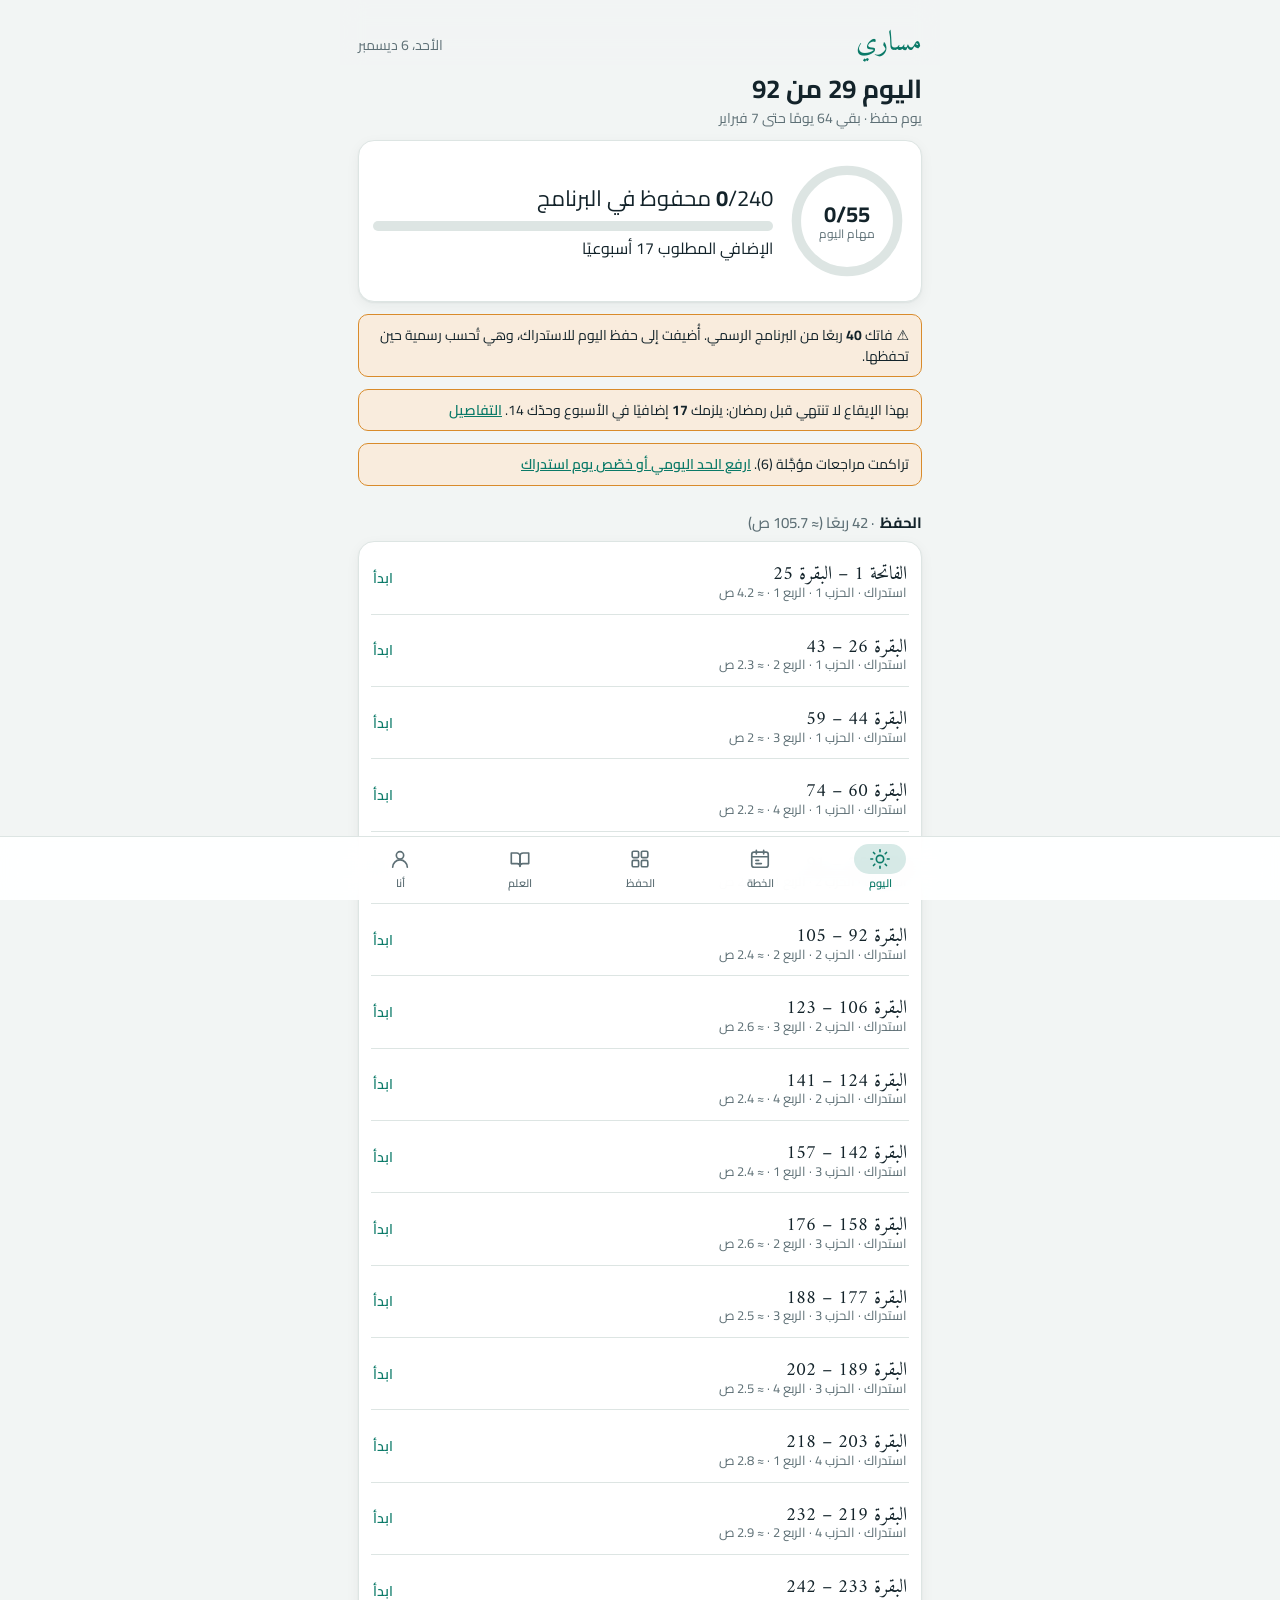
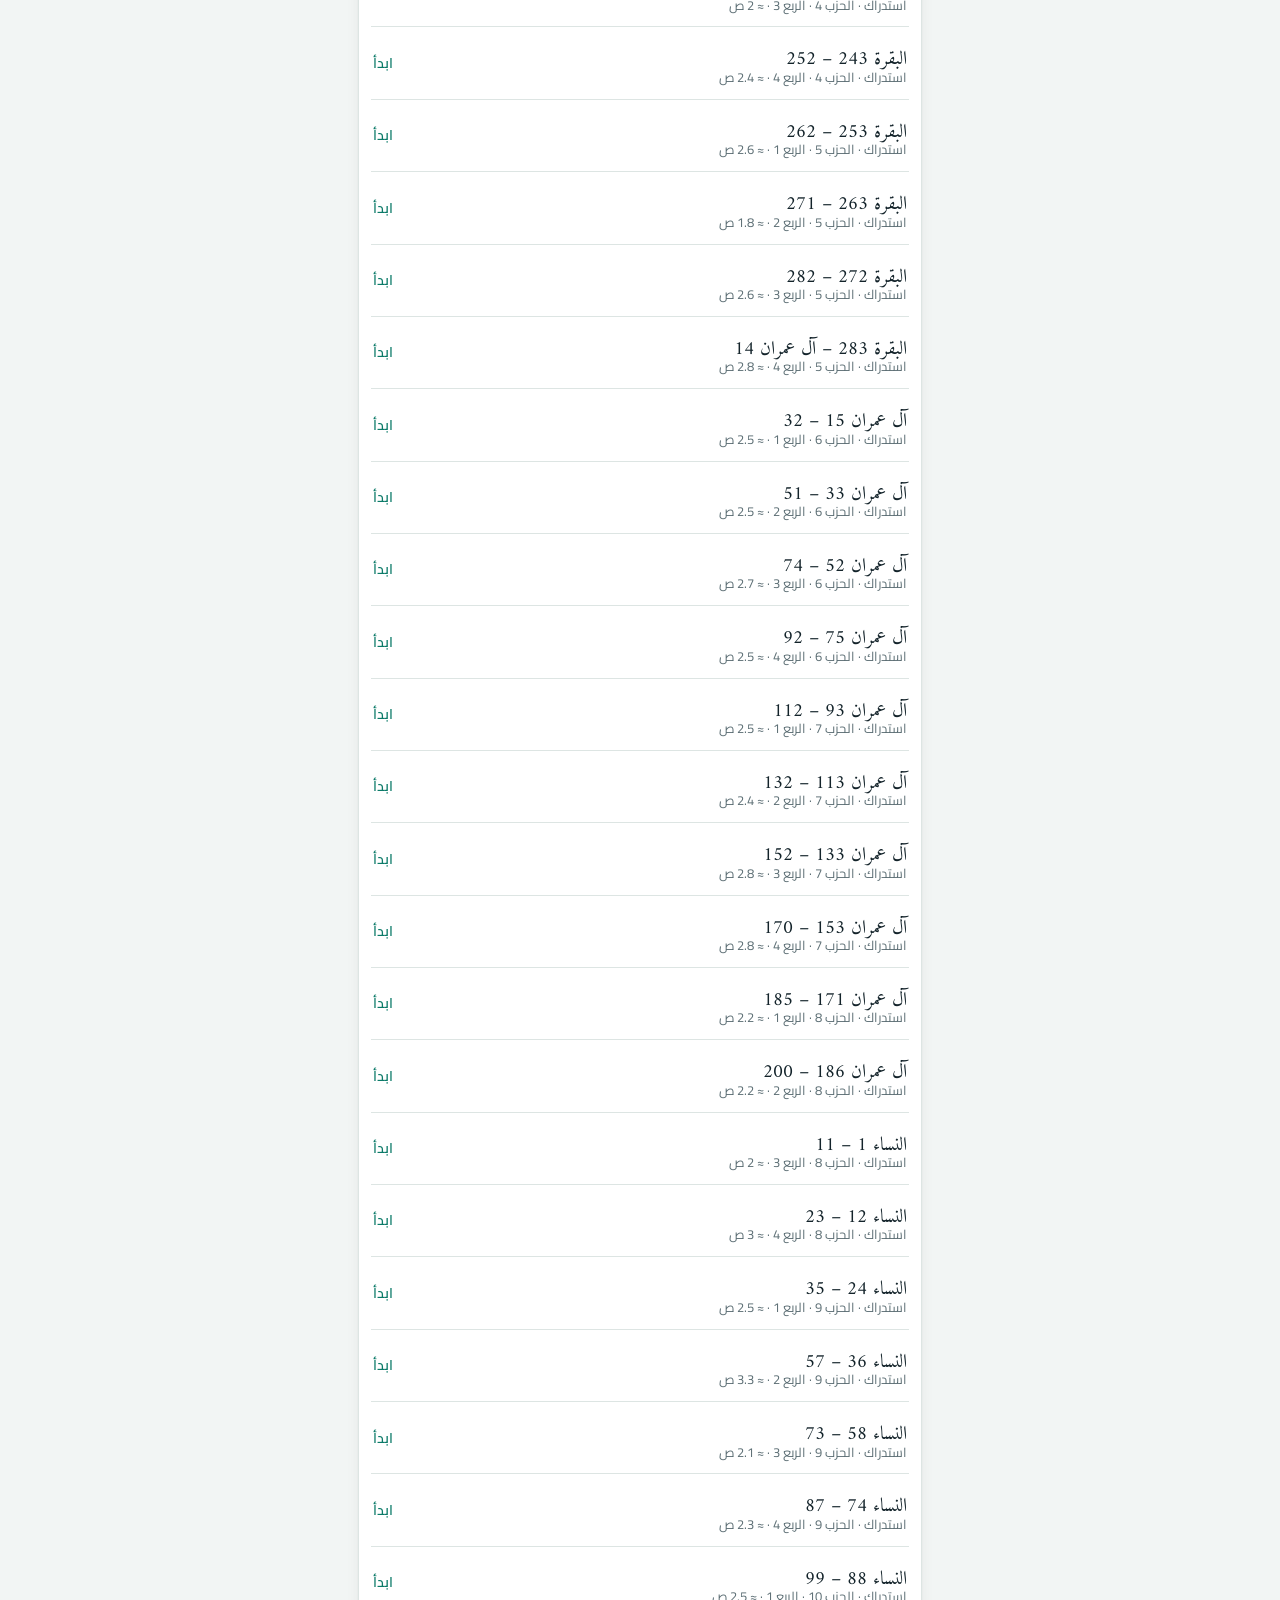
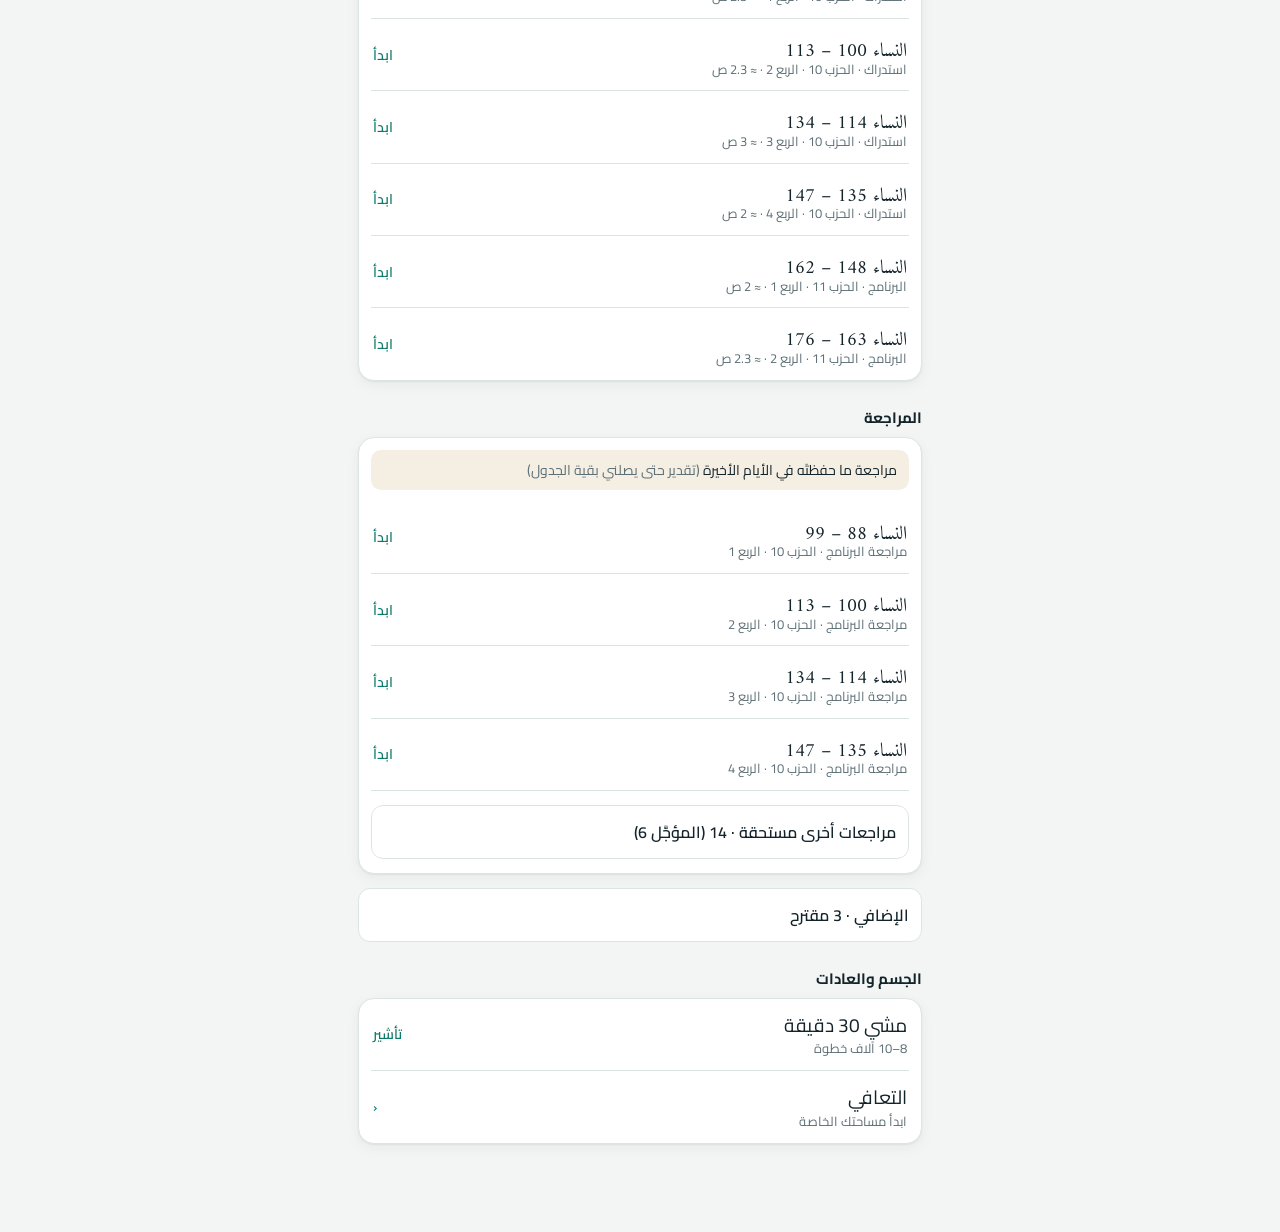
==== index.html @ 36f19313 "Vie privée: plus de données personnelles dans le code public; code PIN de déverrouillage Co-Authored" ====
<!doctype html>
<html lang="ar" dir="rtl">
<head>
<meta charset="utf-8">
<meta name="viewport" content="width=device-width,initial-scale=1,viewport-fit=cover">
<title>مساري</title>
<meta name="theme-color" content="#0e1a24">
<link rel="manifest" href="manifest.webmanifest">
<link rel="icon" href="icon.svg" type="image/svg+xml">
<link rel="apple-touch-icon" href="icon-192.png">
<link rel="preconnect" href="https://fonts.googleapis.com">
<link rel="preconnect" href="https://fonts.gstatic.com" crossorigin>
<link href="https://fonts.googleapis.com/css2?family=Amiri+Quran&family=Cairo:wght@400;600;700&display=swap" rel="stylesheet">
<link rel="stylesheet" href="style.css">
</head>
<body>
<div id="app">
  <header id="top"></header>
  <main id="view"></main>
  <nav id="tabs" aria-label="Navigation"></nav>
</div>
<div id="sheet" hidden></div>
<div id="toast" role="status" aria-live="polite"></div>
<script src="icons.js"></script>
<script src="data.js"></script>
<script src="tajweed.js"></script>
<script src="prog.js"></script>
<script src="gym.js"></script>
<script src="reco.js"></script>
<script src="pinlock.js"></script>
<script src="app.js"></script>
<script src="gymui.js"></script>
<script src="recoui.js"></script>
<script src="careerui.js"></script>
<script src="studyui.js"></script>
<script src="fin.js"></script>
<script src="tasks.js"></script>
<script src="finui.js"></script>
<script src="tasksui.js"></script>
<script src="hifzui.js"></script>
</body>
</html>
---- style.css ----
:root{
  --bg:#eef2f3; --surface:#ffffff; --ink:#14232b; --mute:#5b6e76; --line:#d3dde0;
  --accent:#0d7a69; --accent-ink:#ffffff; --gold:#a97c12;
  --mem:#2a9d84; --rel:#d98b2b; --prog:#5b7fd6; --none:#cdd7da;
  --shadow:0 1px 2px rgba(20,35,43,.08);
  --quran:"Amiri Quran","Noto Naskh Arabic","Geeza Pro","Traditional Arabic","Scheherazade New",serif;
  --ui:"Cairo",system-ui,-apple-system,"Segoe UI",Roboto,"Noto Sans",sans-serif;
}
@media (prefers-color-scheme:dark){
  :root{
    --bg:#0e1a24; --surface:#14252f; --ink:#e6eff0; --mute:#8aa1a9; --line:#24394a;
    --accent:#59c3ac; --accent-ink:#06211c; --gold:#e0bd62;
    --mem:#47c2a5; --rel:#e8a24a; --prog:#7f9df0; --none:#2b4050;
    --shadow:none;
  }
}
*{box-sizing:border-box}
html{-webkit-text-size-adjust:100%}
body{margin:0;background:var(--bg);color:var(--ink);font:16px/1.45 var(--ui);}
#app{max-width:600px;margin:0 auto;min-height:100dvh;display:flex;flex-direction:column;padding-bottom:calc(64px + env(safe-area-inset-bottom))}
button,input,select,textarea{font:inherit;color:inherit}
button{cursor:pointer}
:focus-visible{outline:2px solid var(--accent);outline-offset:2px}
.ar{font-family:var(--quran);direction:rtl}

#top{display:flex;align-items:baseline;justify-content:space-between;padding:calc(14px + env(safe-area-inset-top)) 18px 6px}
#top .brand{font-size:22px;font-weight:700;letter-spacing:.2px}
#top .brand .ar{font-size:24px;margin-inline-start:8px;color:var(--accent);font-weight:400}
#top .date{color:var(--mute);font-size:14px}
#view{padding:0 18px 24px;flex:1}
h2{font-size:15px;font-weight:650;margin:26px 0 8px;color:var(--mute)}
h2 .count{font-weight:400}
.hero-title{font-size:26px;font-weight:700;line-height:1.2;margin:8px 0 4px}
.sub{color:var(--mute);font-size:14px}

/* signature: the woven path — 60 hizb x 4 rub' */
.weave{display:grid;grid-template-columns:repeat(60,1fr);grid-template-rows:repeat(4,7px);gap:1px;margin:14px 0 6px;grid-auto-flow:column}
.weave i{border-radius:1px;background:var(--none)}
.weave i.mem{background:var(--mem)} .weave i.rel{background:var(--rel)} .weave i.prog{background:var(--prog)}
.legend{display:flex;gap:14px;flex-wrap:wrap;font-size:12.5px;color:var(--mute)}
.legend span::before{content:"";display:inline-block;width:9px;height:9px;border-radius:2px;margin-inline-end:5px;background:var(--none);vertical-align:-1px}
.legend .mem::before{background:var(--mem)} .legend .rel::before{background:var(--rel)} .legend .prog::before{background:var(--prog)}

.kpis{display:grid;grid-template-columns:repeat(3,1fr);gap:12px;margin:16px 0 0}
.kpi b{display:block;font-size:24px;line-height:1.1}
.kpi span{font-size:12.5px;color:var(--mute);display:block}

.rows{border-top:1px solid var(--line)}
.row{display:flex;align-items:center;gap:12px;padding:12px 2px;border-bottom:1px solid var(--line);width:100%;background:none;border-left:0;border-right:0;border-top:0;text-align:start}
.row .main{flex:1;min-width:0}
.row .t,.row .m{display:block}
.row .t.ar{text-align:right}
.row .t{font-size:19px;line-height:1.5}
.row .t.lat{font-size:16px;font-weight:600}
.row .m{font-size:13px;color:var(--mute)}
.row .go{color:var(--accent);font-weight:600;font-size:14px;white-space:nowrap}
.row.done{opacity:.55}
.row.done .go{color:var(--mem)}
.empty{padding:14px 2px;color:var(--mute);font-size:14px;border-bottom:1px solid var(--line)}

.btn{border:1px solid var(--line);background:var(--surface);border-radius:10px;padding:10px 14px;font-weight:600;min-height:44px}
.btn.pri{background:var(--accent);color:var(--accent-ink);border-color:var(--accent)}
.btn.warn{color:#c0392b}
.btn.sm{min-height:36px;padding:6px 10px;font-size:14px}
.btn.block{width:100%}
.btns{display:flex;gap:8px;flex-wrap:wrap}

/* nav */
#tabs{position:fixed;bottom:0;left:0;right:0;background:var(--surface);border-top:1px solid var(--line);display:flex;justify-content:center;padding-bottom:env(safe-area-inset-bottom);z-index:5}
#tabs .in{display:flex;width:100%;max-width:600px}
#tabs a{flex:1;text-align:center;padding:9px 2px 8px;color:var(--mute);text-decoration:none;font-size:12px;font-weight:600}
#tabs a b{display:block;font-size:19px;line-height:1.1;font-weight:400}
#tabs a[aria-current=page]{color:var(--accent)}

/* map */
.hizb{display:grid;grid-template-columns:30px repeat(4,1fr);gap:4px;margin-bottom:4px;align-items:stretch}
.hizb .n{font-size:12px;color:var(--mute);align-self:center;text-align:center}
.cell{border:1px solid var(--line);border-radius:7px;background:var(--surface);padding:5px 4px;text-align:center;min-height:46px;position:relative;overflow:hidden}
.cell .s{font-size:13px;line-height:1.3;display:block;font-family:var(--quran)}
.cell .g{font-size:11px;color:var(--mute);display:block}
.cell::after{content:"";position:absolute;left:0;right:0;bottom:0;height:4px;background:var(--none)}
.cell.mem::after{background:var(--mem)} .cell.rel::after{background:var(--rel)} .cell.prog::after{background:var(--prog)}
.cell.mem{background:color-mix(in srgb,var(--mem) 12%,var(--surface))}
.cell.rel{background:color-mix(in srgb,var(--rel) 14%,var(--surface))}
.cell.prog{background:color-mix(in srgb,var(--prog) 14%,var(--surface))}
.cell.due{outline:2px solid var(--gold);outline-offset:-2px}

/* sheet */
#sheet{position:fixed;inset:0;background:rgba(0,0,0,.45);z-index:20;display:flex;align-items:flex-end;justify-content:center}
#sheet[hidden]{display:none}
#sheet .panel{background:var(--surface);width:100%;max-width:600px;border-radius:16px 16px 0 0;padding:18px 18px calc(20px + env(safe-area-inset-bottom));max-height:88dvh;overflow:auto}
#sheet h3{margin:0 0 4px;font-size:20px}
.field{display:block;margin:12px 0}
.field span{display:block;font-size:13px;color:var(--mute);margin-bottom:4px}
input[type=text],input[type=number],input[type=date],input[type=time],select,textarea{width:100%;border:1px solid var(--line);background:var(--bg);border-radius:9px;padding:10px;min-height:44px}
textarea{min-height:140px}
.two{display:grid;grid-template-columns:1fr 1fr;gap:10px}
details{border-top:1px solid var(--line);padding:10px 0}
summary{font-weight:600;cursor:pointer}

/* session */
.sess-h{display:flex;align-items:center;gap:10px;margin:6px 0 10px}
.sess-h .tt{flex:1;min-width:0}
.sess-h .tt b{display:block}
.tools{display:flex;gap:6px;flex-wrap:wrap;align-items:center;margin-bottom:12px}
.tools .lbl{font-size:13px;color:var(--mute);margin-inline-start:6px}
.seg{display:inline-flex;border:1px solid var(--line);border-radius:9px;overflow:hidden}
.seg button{border:0;background:var(--surface);padding:7px 11px;min-height:36px;font-size:14px}
.seg button[aria-pressed=true]{background:var(--accent);color:var(--accent-ink)}
.mushaf{background:var(--surface);border:1px solid var(--line);border-radius:12px;padding:16px 16px;line-height:2.25;text-align:justify;margin-bottom:14px}
.mushaf .surah{display:block;text-align:center;font-size:1.05em;color:var(--accent);margin:6px 0 2px;line-height:1.8}
.mushaf .surah small{display:block;font-family:var(--ui);font-size:12px;color:var(--mute);line-height:1.3}
.mushaf .bism{display:block;text-align:center;margin:2px 0 6px}
.mushaf .n{color:var(--gold);font-size:.8em;margin:0 3px;white-space:nowrap}
.w{cursor:default}
.w.hid{color:transparent;background:color-mix(in srgb,var(--mute) 35%,transparent);border-radius:5px;cursor:pointer;user-select:none}
.line{display:block}
.counter{display:flex;align-items:center;gap:12px;margin:0 0 14px}
.counter .big{flex:1;font-size:34px;font-weight:700;text-align:center;line-height:1}
.counter .big small{font-size:14px;color:var(--mute);font-weight:400}
.actions{display:grid;gap:8px;grid-template-columns:repeat(3,1fr)}
.actions.two{grid-template-columns:1fr 2fr}

/* misc */
.bar{height:8px;border-radius:5px;background:var(--none);overflow:hidden;margin:8px 0}
.bar i{display:block;height:100%;background:var(--mem)}
.heat{display:grid;grid-template-rows:repeat(7,1fr);grid-auto-flow:column;gap:3px;margin:8px 0}
.heat i{aspect-ratio:1;border-radius:3px;background:var(--none)}
.heat i.l1{background:color-mix(in srgb,var(--mem) 35%,var(--none))}
.heat i.l2{background:color-mix(in srgb,var(--mem) 60%,var(--none))}
.heat i.l3{background:var(--mem)}
.heat i.l4{background:var(--gold)}
.pill{display:inline-block;padding:2px 8px;border-radius:99px;font-size:12px;border:1px solid var(--line);color:var(--mute)}
.pill.mem{color:var(--mem);border-color:var(--mem)} .pill.rel{color:var(--rel);border-color:var(--rel)} .pill.prog{color:var(--prog);border-color:var(--prog)}
.note{background:color-mix(in srgb,var(--gold) 12%,var(--surface));border-radius:10px;padding:10px 12px;font-size:14px;margin:12px 0}
#toast{position:fixed;left:50%;bottom:calc(80px + env(safe-area-inset-bottom));transform:translateX(-50%);background:var(--ink);color:var(--bg);padding:10px 16px;border-radius:99px;font-size:14px;opacity:0;pointer-events:none;transition:opacity .2s;z-index:30;max-width:90%}
#toast.on{opacity:1}
@media (prefers-reduced-motion:reduce){#toast{transition:none}}

.w.err{text-decoration:underline wavy var(--rel);text-underline-offset:6px;text-decoration-thickness:1.5px}
.opts{display:grid;gap:8px;margin:12px 0}
.opt{border:1px solid var(--line);background:var(--surface);border-radius:10px;padding:12px 14px;text-align:right;line-height:1.9;min-height:52px;width:100%}
.opt.right{border-color:var(--mem);background:color-mix(in srgb,var(--mem) 16%,var(--surface))}
.opt.wrong{border-color:#c0392b;background:color-mix(in srgb,#c0392b 14%,var(--surface))}
.opt:disabled{cursor:default;color:inherit}
#tabs a{font-size:11px}

/* arabe / RTL */
.hero-title,h2,.brand{letter-spacing:0}
#top .brand .ar{margin:0;font-size:28px}
.mushaf{text-align:justify;text-align-last:right}
.mushaf .n{font-family:var(--ui);font-size:.55em;color:var(--gold)}
.verse{border-radius:8px;transition:background .2s}
.verse.playing{background:color-mix(in srgb,var(--accent) 16%,transparent)}
.w i{font-style:normal}
.w.hid,.w.hid i{color:transparent!important}
.w.f-ok{background:color-mix(in srgb,var(--mem) 22%,transparent);border-radius:5px}
.w.f-bad{background:color-mix(in srgb,#c0392b 24%,transparent);border-radius:5px;text-decoration:underline wavy #c0392b;text-underline-offset:6px}
.w.f-cur{outline:2px solid var(--accent);outline-offset:1px;border-radius:5px}
.tjlist{border-top:1px solid var(--line)}
.tjrow{display:flex;align-items:center;gap:12px;padding:8px 2px;border-bottom:1px solid var(--line)}
.tjrow .tjn{flex:1;font-size:15px}
.tjrow .tjn i{font-family:var(--quran);font-style:normal;font-size:24px;margin-inline-end:8px}
.tjrow input[type=color]{width:46px;height:34px;padding:0;border:1px solid var(--line);border-radius:7px;background:none}
.tjrow input[type=checkbox],.check input{width:20px;height:20px;accent-color:var(--accent)}
.check{display:flex;gap:10px;align-items:center;margin:8px 0;font-weight:600}
.quran-text{font-family:var(--quran)}
.opt{text-align:right}
.note.warnb{background:color-mix(in srgb,var(--rel) 16%,var(--surface));border:1px solid var(--rel)}
.note a{color:var(--accent);font-weight:600}
#focus{position:fixed;inset:0;z-index:50;background:var(--bg);display:flex;align-items:center;justify-content:center;text-align:center;padding:24px}
#focus .ftime{font-size:84px;font-weight:700;font-variant-numeric:tabular-nums;line-height:1.1;margin:10px 0}
.tbar{height:6px;border-radius:4px;background:var(--none);overflow:hidden;margin:8px 0}
.tbar i{display:block;height:100%;width:100%;background:var(--rel);transform-origin:right;animation:tb linear forwards}
@keyframes tb{from{transform:scaleX(1)}to{transform:scaleX(0)}}
body.inquiz #tabs{display:none}
.codebig{font-size:64px;font-weight:700;text-align:center;letter-spacing:6px;margin:16px 0;font-variant-numeric:tabular-nums;color:var(--accent)}
.printdoc{background:#fff;color:#000;padding:18px;border-radius:12px;font-family:var(--quran);line-height:2}
.printdoc .ptitle{text-align:center;font-size:30px;margin:6px 0}
.printdoc .psub{text-align:center;color:#555;font-family:var(--ui);font-size:13px;margin-bottom:12px}
.printdoc .pcat{font-family:var(--ui);font-size:17px;border-bottom:2px solid #000;margin:22px 0 8px;color:#000}
.printdoc .faida{position:relative;padding:8px 34px 10px 0;border-bottom:1px dotted #aaa;break-inside:avoid}
.printdoc .fnum{position:absolute;right:0;top:10px;font-family:var(--ui);font-size:13px;color:#555;width:28px}
.printdoc .ftxt{font-size:20px}
.printdoc .fsrc{font-family:var(--ui);font-size:12.5px;color:#444;margin-top:2px}
@media print{#top,#tabs,.noprint,#toast,#sheet{display:none!important}body,#app{background:#fff!important;max-width:none!important;padding:0!important}.printdoc{padding:0;border-radius:0}@page{margin:14mm}}

.pbar{display:flex;height:16px;border-radius:8px;overflow:hidden;background:var(--line);margin:14px 0 6px}
.pbar .po{background:var(--accent)}.pbar .pe{background:var(--gold)}
.btn.big{font-size:19px;min-height:56px;margin:12px 0}
.prow.today{outline:2px solid var(--accent)}.prow.miss{border-inline-start:4px solid var(--gold)}
.pchks{display:flex;flex-wrap:wrap;gap:6px 16px;margin-top:6px}
.pchk{display:flex;align-items:center;gap:6px;min-height:36px}.pchk input{width:22px;height:22px;accent-color:var(--accent)}
.pchart{display:flex;gap:6px;align-items:flex-end;height:110px;margin:10px 0}
.pcol{flex:1;display:flex;flex-direction:column-reverse;height:100%;position:relative;justify-content:flex-start}
.pcol .pc-o{background:var(--accent);display:block}.pcol .pc-e{background:var(--gold);display:block}
.pcol{justify-content:flex-start}.pcol em{position:absolute;top:-16px;font-size:11px;font-style:normal;color:var(--mute);width:100%;text-align:center}
.pchk:has(input:disabled){opacity:.4}

.gx{background:var(--surface);border:1px solid var(--line);border-radius:12px;padding:12px;margin:10px 0}
.gset{display:flex;gap:8px;align-items:center;margin:8px 0}.gset.done{opacity:.65}
.gset input{width:5.2em;min-height:44px;font-size:17px;text-align:center;border:1px solid var(--line);border-radius:8px;background:var(--bg);color:var(--ink)}
.gn{width:22px;color:var(--mute);text-align:center}
#gymrest{position:fixed;left:12px;right:12px;bottom:72px;background:var(--accent);color:var(--accent-ink);padding:10px 14px;border-radius:12px;display:flex;justify-content:space-between;align-items:center;z-index:9;font-size:18px}

.card{background:var(--surface);border:1px solid var(--line);border-radius:14px;padding:14px;margin:12px 0}
.sum{display:flex;gap:14px;align-items:center}.sumr{flex:1;min-width:0}.sumlink{color:inherit;text-decoration:none;font-size:22px;display:block;margin-bottom:6px}
.pbar.sm{height:10px;margin:6px 0}
.ringbox{position:relative;display:inline-flex;justify-content:center;align-items:center;margin:6px auto}
.ringtxt{position:absolute;inset:0;display:flex;flex-direction:column;align-items:center;justify-content:center;text-align:center;line-height:1.2}
.ringtxt b{font-size:22px}.ringtxt span{font-size:12px;color:var(--mute)}
#view>.ringbox{display:flex}
.strip{display:flex;gap:4px;margin:12px 0}.strip i{flex:1;height:14px;border-radius:4px;background:var(--line)}.strip i.ok{background:var(--accent)}.strip i.rs{background:var(--gold)}
.chips{display:flex;flex-wrap:wrap;gap:8px;margin:8px 0}.chip{border:1px solid var(--line);background:var(--surface);color:var(--ink);border-radius:999px;padding:6px 12px;font-size:14px}.chip.on{background:var(--accent);color:var(--accent-ink);border-color:var(--accent)}
.urgebox{display:flex;flex-direction:column;gap:12px;padding:8px 0}.urgebox .ftime{font-size:64px;text-align:center;font-variant-numeric:tabular-nums}
.steps{margin:0;padding-inline-start:22px;line-height:1.9}
.breath{text-align:center;padding:16px;border-radius:14px;background:var(--surface);border:1px solid var(--line);animation:br 8s ease-in-out infinite}
@keyframes br{0%,100%{transform:scale(.96)}50%{transform:scale(1.04)}}
@media(prefers-reduced-motion:reduce){.breath{animation:none}}
details.more{margin:14px 0;border:1px solid var(--line);border-radius:12px;padding:4px 12px;background:var(--surface)}
details.more summary{min-height:44px;display:flex;align-items:center;cursor:pointer;font-weight:600}

/* ===== 2026-11: تحديث التصميم + المال + المهام ===== */
:root{--bg:#f2f5f4;--surface:#fff;--sunk:#e9efed;--ink:#13232a;--mute:#5d6f75;--line:#dde5e3;--accent:#0b7a68;--pos:#16855c;--neg:#c2412d;--r:16px;--shadow:0 1px 2px rgba(19,35,42,.06),0 4px 14px rgba(19,35,42,.05)}
@media (prefers-color-scheme:dark){:root{--bg:#0b141b;--surface:#121f28;--sunk:#0f1a22;--ink:#e7f0f1;--mute:#8ea4ab;--line:#1f303c;--accent:#4fc3a8;--accent-ink:#04201a;--pos:#4cc58c;--neg:#ef7a64;--shadow:none}}
body{background:var(--bg)}
#top{position:sticky;top:0;z-index:4;background:color-mix(in srgb,var(--bg) 82%,transparent);-webkit-backdrop-filter:blur(12px);backdrop-filter:blur(12px)}
h2{font-size:15px;font-weight:700;color:var(--ink);display:flex;align-items:baseline;gap:6px}
h2 .count{color:var(--mute);font-weight:500}
h2 .hlink,.hlink{margin-inline-start:auto;font-size:13px;font-weight:600;color:var(--accent);text-decoration:none}
.card{border-radius:var(--r);box-shadow:var(--shadow);border-color:var(--line)}
.btn{border-radius:12px;transition:transform .08s ease,background .15s}
.btn:active{transform:scale(.97)}
.btn:disabled{opacity:.4;cursor:default}
.rows{border-top:0;background:var(--surface);border-radius:var(--r);box-shadow:var(--shadow);border:1px solid var(--line);padding:0 12px;overflow:hidden}
.rows>.row:last-child,.rows>.empty:last-child,.rows>a.row:last-child{border-bottom:0}
.rows .empty{border-bottom:0}
details.more .rows{box-shadow:none;border:0;padding:0;background:none}
#tabs{background:color-mix(in srgb,var(--surface) 92%,transparent);-webkit-backdrop-filter:blur(14px);backdrop-filter:blur(14px)}
#tabs a{display:flex;flex-direction:column;align-items:center;gap:2px;padding:7px 2px 8px}
#tabs a b{display:flex;align-items:center;justify-content:center;width:52px;height:30px;border-radius:99px;transition:background .2s}
#tabs a[aria-current=page] b{background:color-mix(in srgb,var(--accent) 16%,transparent)}
.ic{display:block}
.tiles{display:grid;grid-template-columns:1fr 1fr;gap:10px}
.tile{display:flex;flex-direction:column;gap:4px;padding:14px;border-radius:var(--r);background:var(--surface);border:1px solid var(--line);box-shadow:var(--shadow);color:inherit;text-decoration:none;min-height:112px;transition:transform .1s}
.tile:active{transform:scale(.98)}
.tile .tic{width:38px;height:38px;border-radius:12px;display:flex;align-items:center;justify-content:center;background:color-mix(in srgb,var(--accent) 14%,transparent);color:var(--accent);margin-bottom:4px}
.tile b{font-size:15.5px;line-height:1.3}
.tile .m{font-size:12.5px;color:var(--mute);line-height:1.45}
.t-fin .tic,.t-code .tic{background:color-mix(in srgb,var(--gold) 18%,transparent);color:var(--gold)}
.t-reco .tic,.t-health .tic{background:color-mix(in srgb,var(--neg) 14%,transparent);color:var(--neg)}
.t-gym .tic,.t-focus .tic{background:color-mix(in srgb,var(--prog) 16%,transparent);color:var(--prog)}
.lessonframe{width:100%;height:calc(100dvh - 190px);border:1px solid var(--line);border-radius:var(--r);background:#fff}
.pos{color:var(--pos)}.neg{color:var(--neg)}.gold{color:var(--gold)}
.amt{font-variant-numeric:tabular-nums;unicode-bidi:isolate;white-space:nowrap}
.note.good{background:color-mix(in srgb,var(--pos) 12%,var(--surface))}

/* المال */
.fin-top{display:flex;align-items:center;justify-content:space-between;gap:10px;flex-wrap:wrap}
.mswitch{display:flex;align-items:center;gap:8px}.mswitch b{min-width:110px;text-align:center;font-size:15px}
.mswitch.wide{justify-content:center;margin:4px 0 10px}
.fin-hero{padding:18px}.fin-hero .big,.zres .big{font-size:34px;font-weight:700;line-height:1.15;margin:2px 0 4px}
.kpi3{display:grid;grid-template-columns:repeat(3,1fr);gap:8px;margin-top:14px;padding-top:12px;border-top:1px solid var(--line)}
.kpi3 span{display:block;font-size:12.5px;color:var(--mute)}.kpi3 b{font-size:16px}
.fc{margin-top:10px}
.fin-quick{margin:12px 0 4px}.fin-quick .btn{flex:1}
.buds{display:grid;gap:12px;background:var(--surface);border:1px solid var(--line);border-radius:var(--r);padding:14px;box-shadow:var(--shadow)}
.bud .bh{display:flex;justify-content:space-between;gap:8px;font-size:14px;font-weight:600}
.bb{display:block;height:8px;border-radius:6px;background:var(--sunk);overflow:hidden;margin:6px 0 2px}
.bb i{display:block;height:100%;background:var(--pos);border-radius:6px;transition:width .4s}
.bud.warn .bb i{background:var(--rel)}.bud.over .bb i{background:var(--neg)}.bud.over .m{color:var(--neg)}
.bud .m,.bb+.m{font-size:12.5px;color:var(--mute)}
.bb.sm{height:6px;margin-top:6px}
.txa{font-weight:700;font-size:15px;white-space:nowrap}.txa.mv{color:var(--mute)}
.row.late{background:color-mix(in srgb,var(--neg) 7%,transparent)}
.zmini{display:grid;grid-template-columns:1fr 1fr;gap:10px;color:inherit;text-decoration:none}
.zmini b{display:block;font-size:20px}.zmini .zh,.zres .zh{grid-column:1/-1;font-size:13.5px;color:var(--mute)}
.zres{padding:18px}.zres.yes{border-color:color-mix(in srgb,var(--gold) 55%,var(--line))}
.zdue{display:flex;justify-content:space-between;align-items:baseline;margin:12px 0 8px;padding:12px;border-radius:12px;background:color-mix(in srgb,var(--gold) 14%,var(--surface))}
.zdue b{font-size:24px;color:var(--gold)}
.zres .zh{margin-top:8px}
.zbase{display:grid;gap:8px}.zbase .chip{display:flex;flex-direction:column;align-items:flex-start;border-radius:12px;padding:10px 14px;text-align:start}
.zbase .chip small{font-size:12.5px;opacity:.85}
.fin-nav{display:grid;grid-template-columns:repeat(4,1fr);gap:8px}
.fin-nav a{text-align:center;padding:12px 4px;border-radius:12px;background:var(--surface);border:1px solid var(--line);color:inherit;text-decoration:none;font-size:13.5px;font-weight:600}
.fin-start{padding:18px}
.seg.full{display:flex;width:100%;margin:6px 0 10px}.seg.full button{flex:1}
.seg button small{opacity:.75;font-size:12px}
.bignum{font-size:30px!important;font-weight:700;text-align:center;min-height:60px!important}
.flabel{display:block;font-size:13px;color:var(--mute);margin-bottom:6px}
.chips.scroll{flex-wrap:nowrap;overflow-x:auto;scrollbar-width:none;margin:4px -18px 8px;padding:0 18px}.chips.scroll::-webkit-scrollbar{display:none}
.chip{white-space:nowrap}
input.mini{width:96px;min-height:40px;text-align:center;border:1px solid var(--line);background:var(--bg);border-radius:9px;padding:6px}

/* المهام */
.tadd{display:flex;gap:8px;margin:12px 0 4px}.tadd input{flex:1}.tadd .btn{min-width:52px;font-size:22px;line-height:1}
.tk-help{font-size:12px;margin-bottom:10px}
.tlist{background:var(--surface);border:1px solid var(--line);border-radius:var(--r);box-shadow:var(--shadow);overflow:hidden}
.trow{display:flex;align-items:center;gap:4px;border-bottom:1px solid var(--line);border-inline-start:3px solid transparent;transition:opacity .25s,transform .25s}
.trow:last-child{border-bottom:0}
.trow.p1{border-inline-start-color:var(--neg)}.trow.p2{border-inline-start-color:var(--rel)}
.trow.late .m{color:var(--neg)}
.trow.done .tt{text-decoration:line-through;color:var(--mute)}
.trow.pop{opacity:0;transform:translateX(-24px)}
.tchk{flex:none;width:48px;height:52px;border:0;background:none;display:flex;align-items:center;justify-content:center}
.tchk i{width:22px;height:22px;border-radius:50%;border:2px solid var(--mute);display:block;transition:all .15s}
.trow.p1 .tchk i{border-color:var(--neg)}.trow.p2 .tchk i{border-color:var(--rel)}
.tchk[aria-pressed=true] i{background:var(--accent);border-color:var(--accent);box-shadow:inset 0 0 0 3px var(--surface)}
.tbody{flex:1;min-width:0;border:0;background:none;text-align:start;padding:10px 12px 10px 4px;display:flex;flex-direction:column}
.tbody .tt{font-size:15.5px;font-weight:600;line-height:1.4;overflow-wrap:anywhere}
.tbody .m{font-size:12.5px;color:var(--mute)}
.trow.sub .tbody{padding:8px 4px}
h2.neg{color:var(--neg)}
@media (prefers-reduced-motion:reduce){.trow,.btn,.tile,.bb i{transition:none}}
@media (max-width:360px){.fin-nav{grid-template-columns:repeat(2,1fr)}.tiles{grid-template-columns:1fr}}

.iconbtn{display:inline-flex;align-items:center;justify-content:center;width:40px;padding:0;color:var(--ink)}
.hz{padding:14px;margin:0 0 12px;border-color:color-mix(in srgb,var(--accent) 45%,var(--line))}
.hz-h{display:flex;justify-content:space-between;align-items:center;gap:8px}
.hz-steps{display:flex;gap:6px;flex-wrap:wrap;margin:8px 0}.hz-steps span{font-size:12px;padding:3px 9px;border-radius:99px;background:var(--sunk);color:var(--mute)}.hz-steps span.on{background:var(--accent);color:var(--accent-ink)}
.hz-c{display:grid;grid-template-columns:1fr 1.2fr 1fr;gap:8px;align-items:center;margin:10px 0}.hz-c .big{text-align:center;font-size:34px;font-weight:700}.hz-c .big small{font-size:14px;color:var(--mute);font-weight:400}
.verse.hz-cur{background:color-mix(in srgb,var(--accent) 14%,transparent);border-radius:8px}
.verse.hz-dim{opacity:.28}
.verse.vh .w,.verse.vh .w i{color:transparent!important;background:color-mix(in srgb,var(--mute) 30%,transparent);border-radius:5px}

/* قفل الدخول */
html.locked body>#app{visibility:hidden}
#pinlock{position:fixed;inset:0;z-index:200;background:var(--bg);display:flex;align-items:center;justify-content:center;padding:24px}
.pl-in{width:100%;max-width:320px;text-align:center}
.pl-logo{font-family:var(--quran);font-size:40px;color:var(--accent)}
.pl-t{font-weight:700;font-size:18px;margin:6px 0 18px}
.pl-dots{display:flex;justify-content:center;gap:14px;min-height:16px}.pl-dots i{width:14px;height:14px;border-radius:50%;border:2px solid var(--mute)}.pl-dots i.on{background:var(--accent);border-color:var(--accent)}
.pl-msg{color:var(--neg);font-size:14px;min-height:22px;margin:12px 0}
.pl-pad{display:grid;grid-template-columns:repeat(3,1fr);gap:12px;direction:ltr}
.pl-pad button{height:64px;border-radius:50%;border:1px solid var(--line);background:var(--surface);font-size:24px;font-weight:600;color:var(--ink);max-width:76px;justify-self:center;width:100%}
.pl-pad button:active{background:var(--sunk)}
.pl-forgot{margin-top:20px;background:none;border:0;color:var(--mute);text-decoration:underline;font-size:14px}
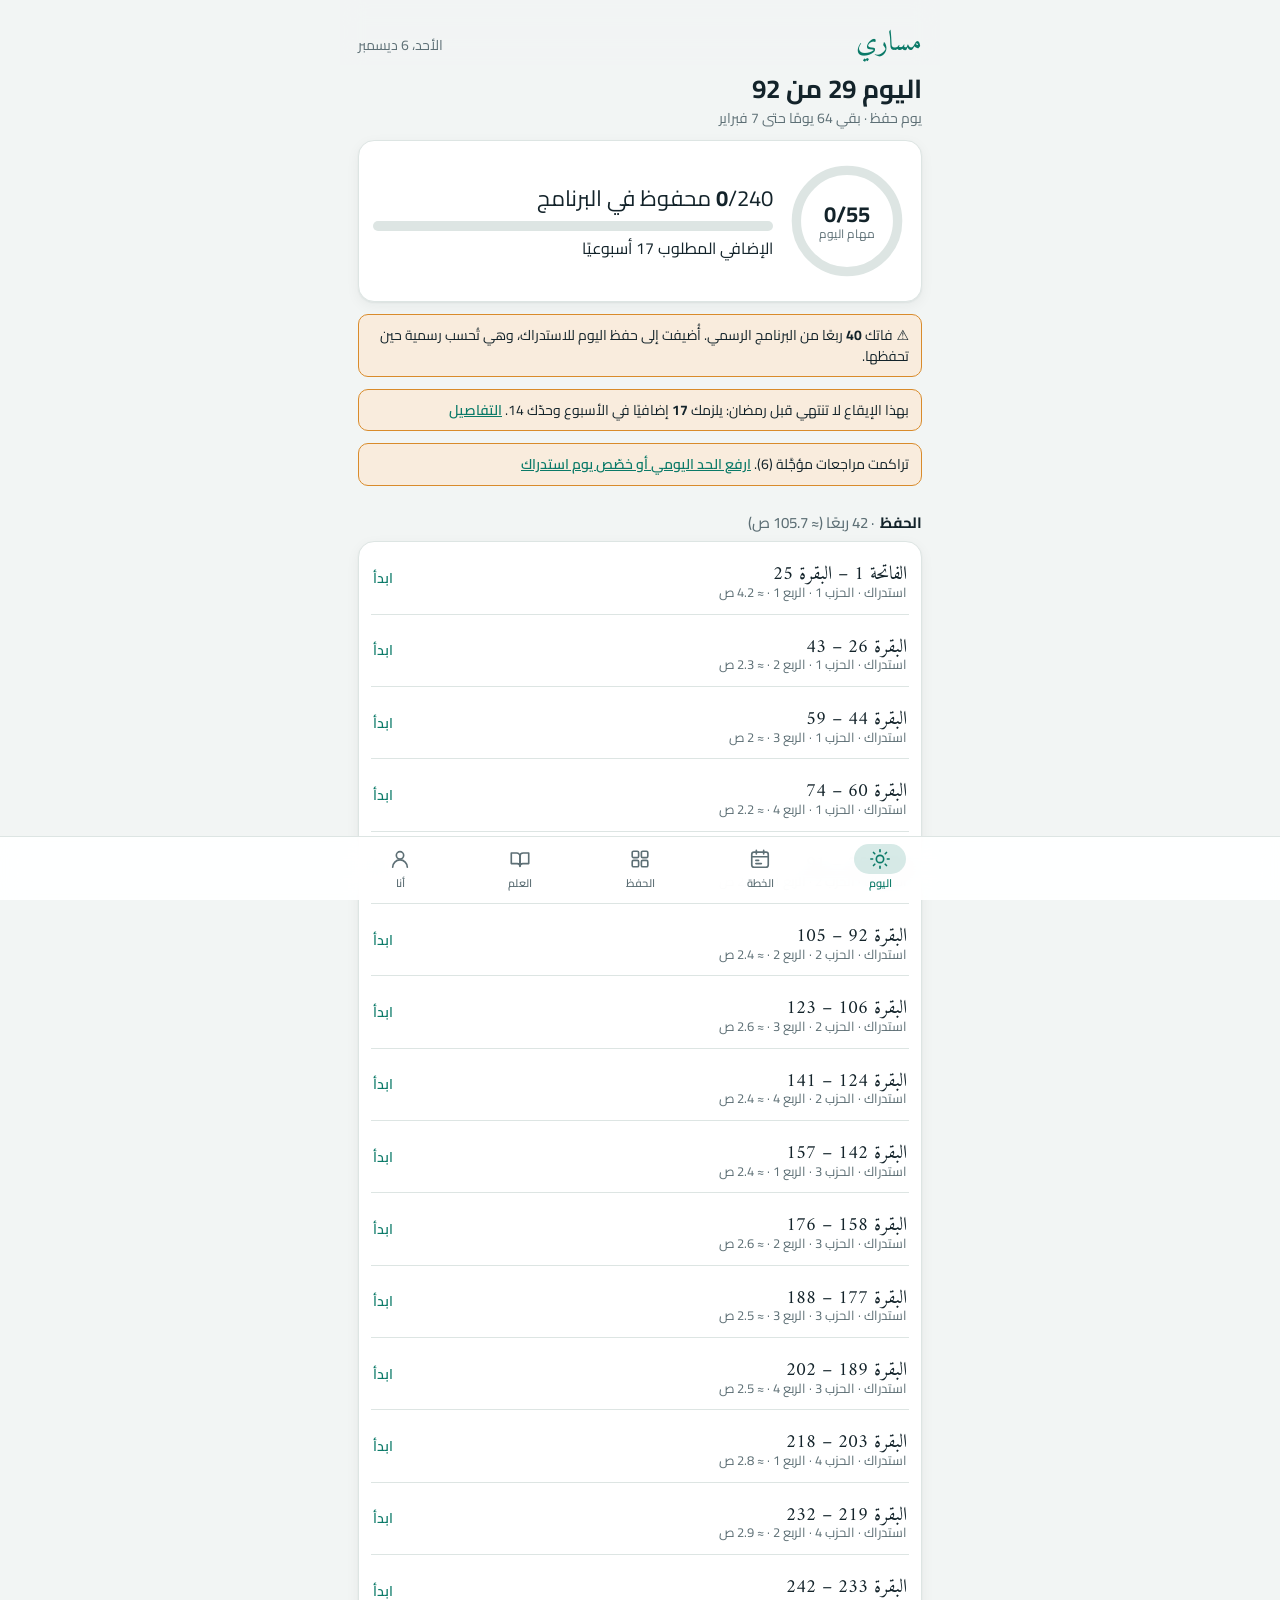
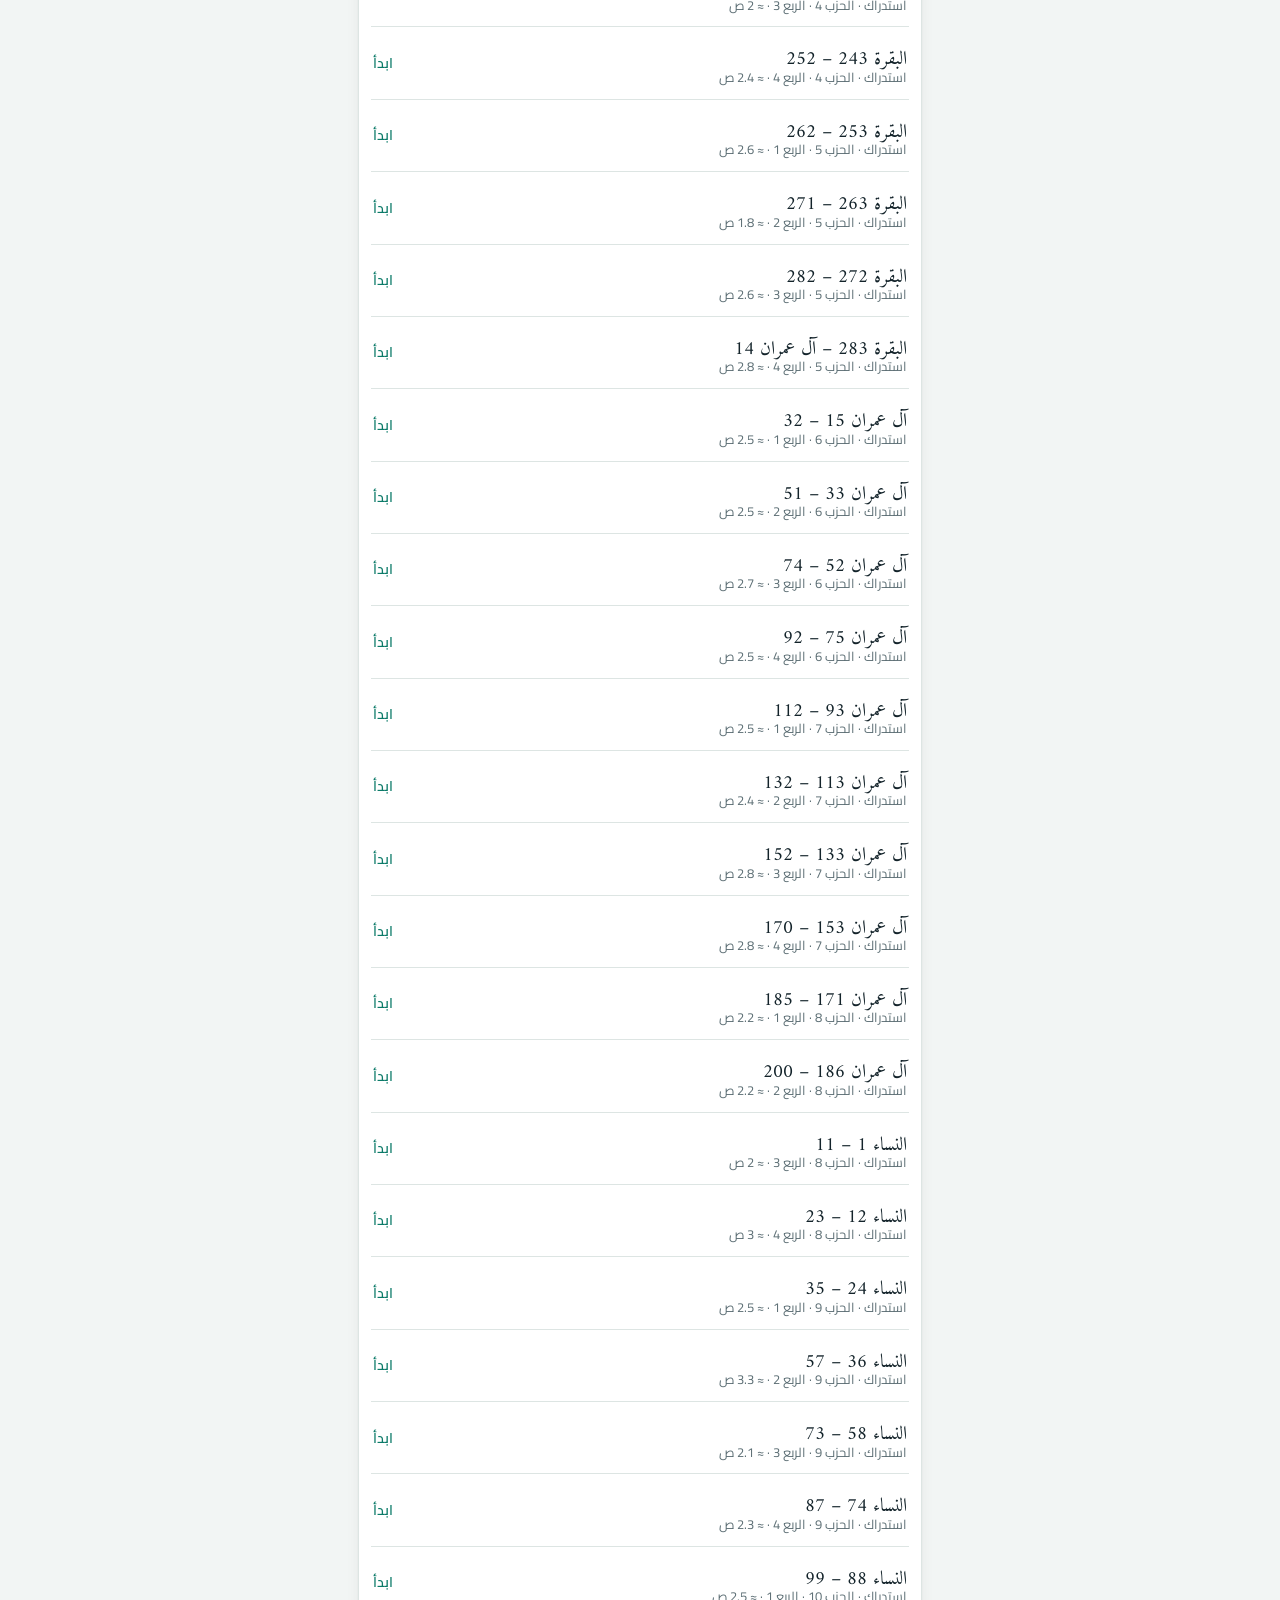
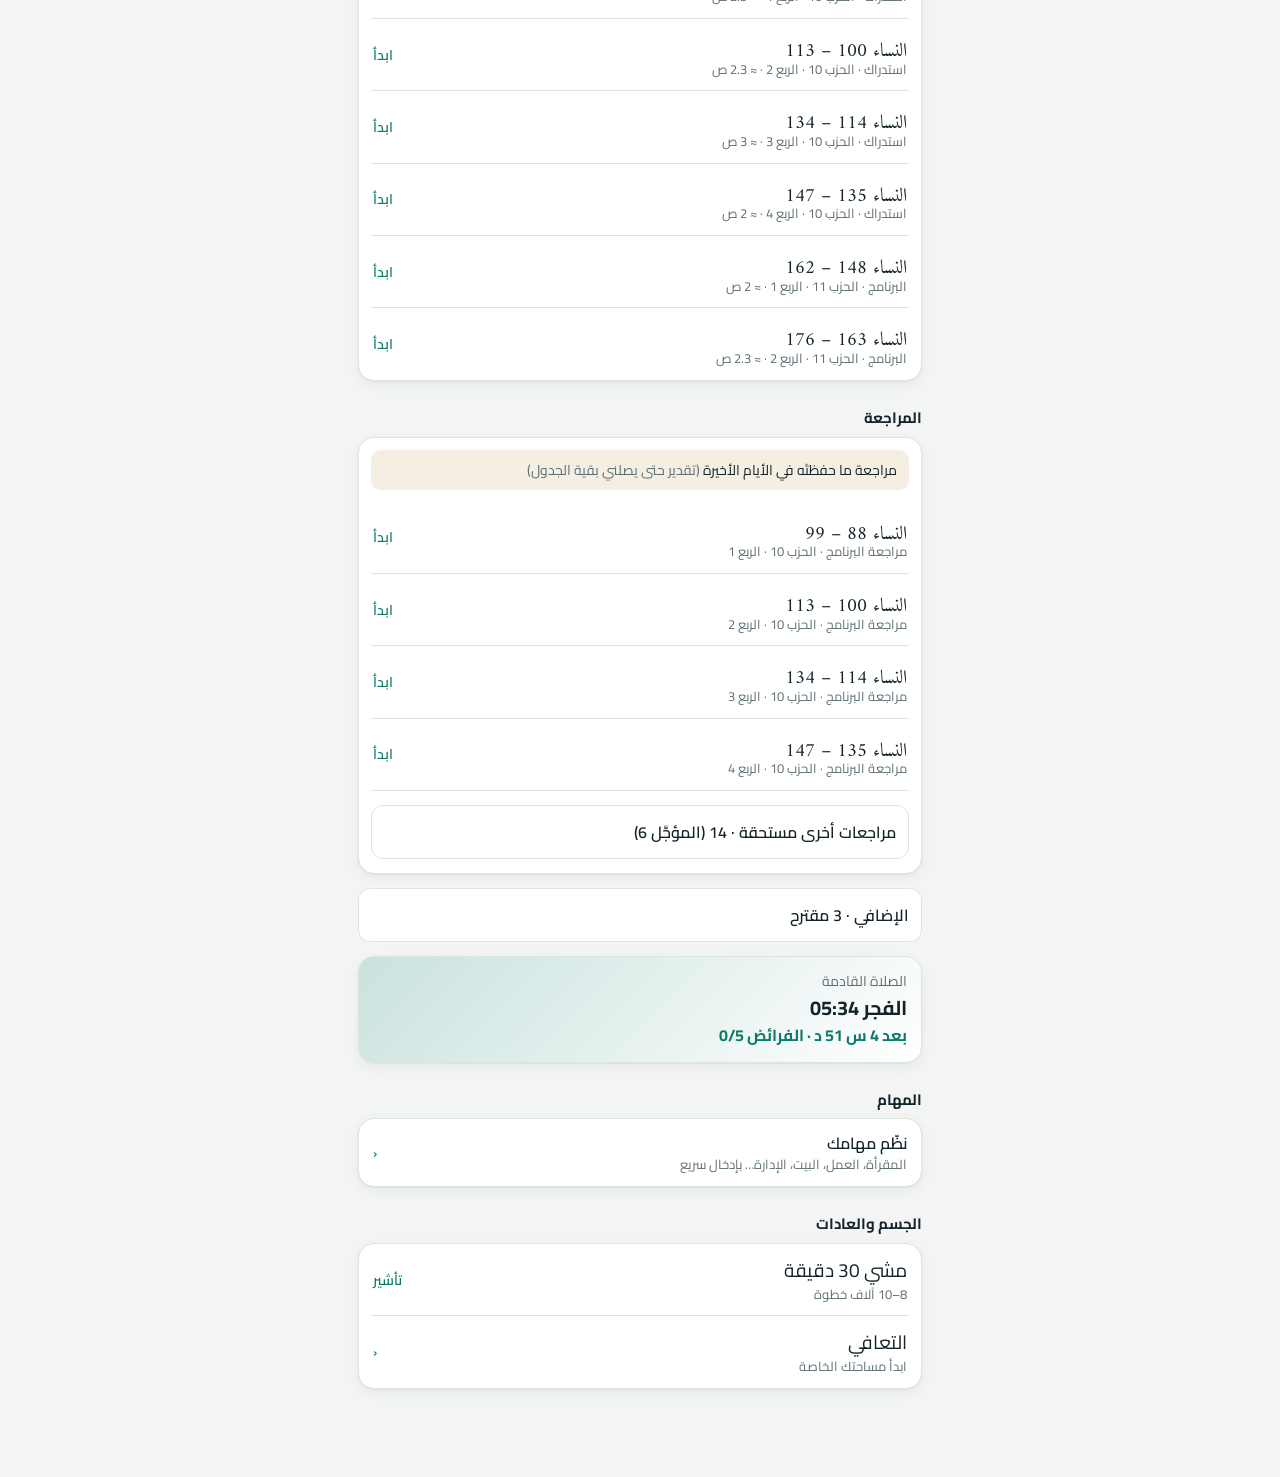
==== commit 34c8c2bd: "Prière (horaires, adhkar, sunan, qibla); Android 2.0: règles strictes, budget de temps, filtre Whats" ====
--- a/index.html
+++ b/index.html
@@ -38,5 +38,7 @@
 <script src="finui.js"></script>
 <script src="tasksui.js"></script>
 <script src="hifzui.js"></script>
+<script src="prayer.js"></script>
+<script src="prayerui.js"></script>
 </body>
 </html>
--- a/style.css
+++ b/style.css
@@ -335,3 +335,19 @@
 .pl-pad button{height:64px;border-radius:50%;border:1px solid var(--line);background:var(--surface);font-size:24px;font-weight:600;color:var(--ink);max-width:76px;justify-self:center;width:100%}
 .pl-pad button:active{background:var(--sunk)}
 .pl-forgot{margin-top:20px;background:none;border:0;color:var(--mute);text-decoration:underline;font-size:14px}
+
+/* الصلاة */
+.nextp{display:flex;flex-direction:column;gap:2px;text-decoration:none;color:inherit;background:linear-gradient(135deg,color-mix(in srgb,var(--accent) 22%,var(--surface)),var(--surface))}
+.nextp b{font-size:26px}.nextp .cd{color:var(--accent);font-weight:700}.nextp.mini b{font-size:20px}
+.ptimes .row.cur{background:color-mix(in srgb,var(--accent) 10%,transparent)}
+.pt{font-variant-numeric:tabular-nums;font-weight:700;font-size:17px;min-width:56px;text-align:center}
+.pchk,.pchk0{width:34px;height:34px;flex:none}.pchk{border-radius:50%;border:2px solid var(--line);background:none;color:var(--accent-ink);font-weight:700}
+.pchk.on{background:var(--accent);border-color:var(--accent)}
+.chip small{opacity:.7}
+.dks{display:grid;gap:10px;margin:10px 0}
+.dk{display:flex;flex-direction:column;gap:6px;text-align:start;padding:14px;border-radius:var(--r);border:1px solid var(--line);background:var(--surface);color:var(--ink);box-shadow:var(--shadow)}
+.dk b{font-size:14px;color:var(--accent)}.dkt{font-size:21px;line-height:2;text-align:right}
+.dkm{display:flex;justify-content:space-between;align-items:center;gap:8px}.dkm small{color:var(--mute);font-size:12px}
+.dkc{min-width:54px;text-align:center;padding:4px 10px;border-radius:99px;background:var(--sunk);font-weight:700}
+.dk.done{opacity:.55}.dk.done .dkc{background:var(--accent);color:var(--accent-ink)}
+.qib{display:flex;gap:16px;align-items:center}.qarrow{font-size:44px;line-height:1;color:var(--accent);width:56px;height:56px;display:flex;align-items:center;justify-content:center;border-radius:50%;border:2px solid var(--line)}
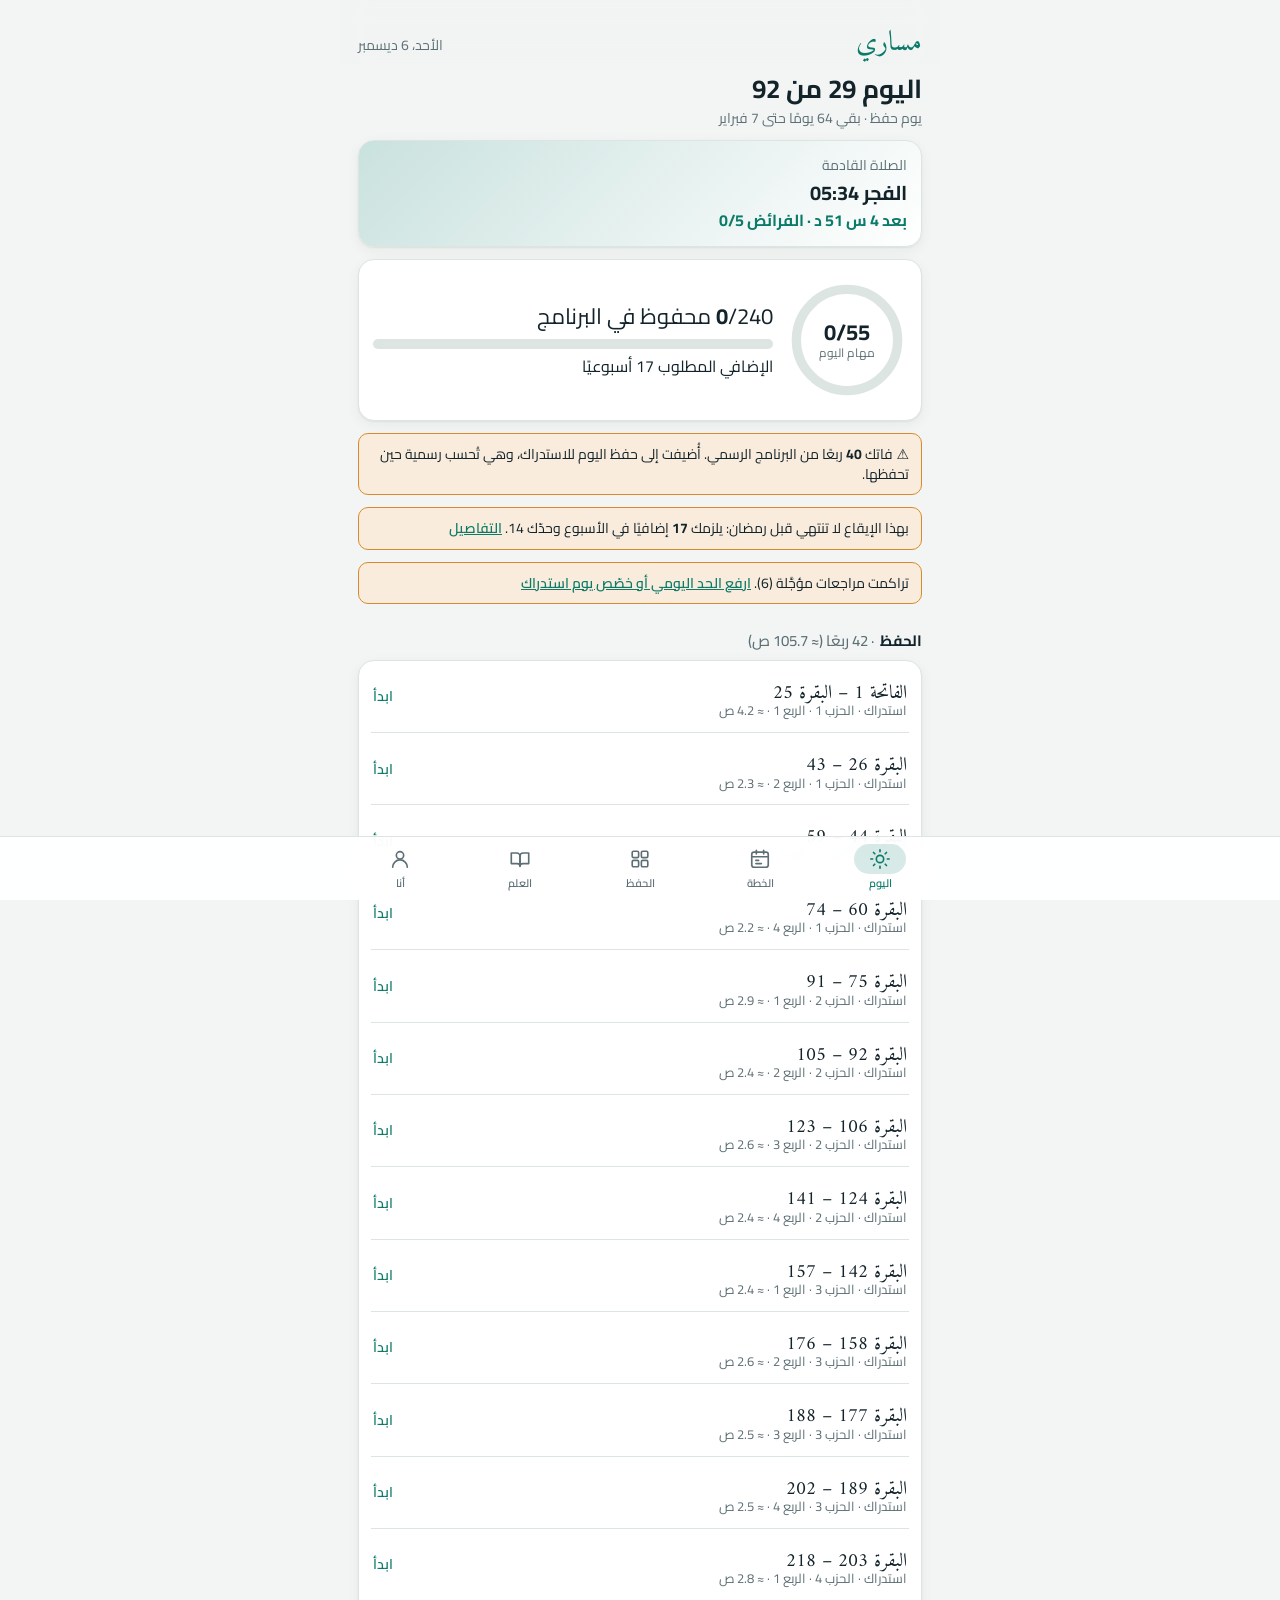
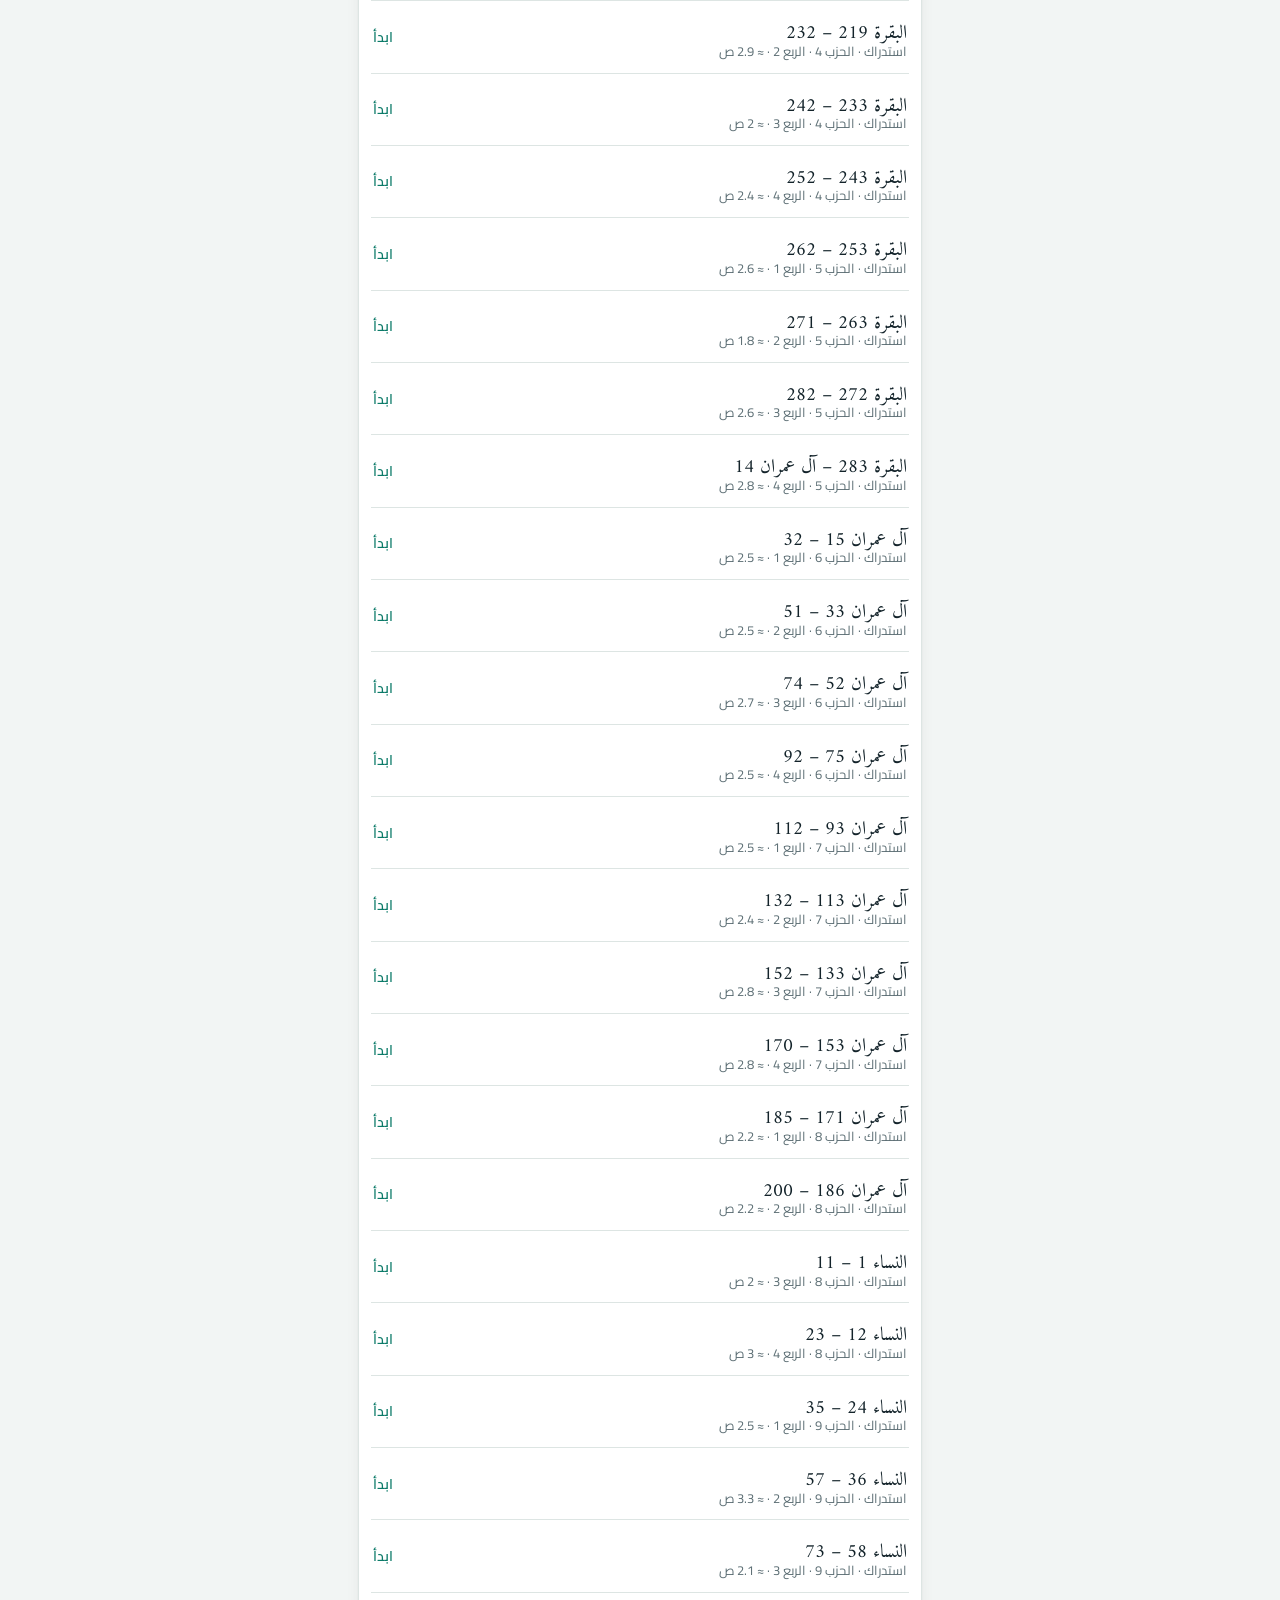
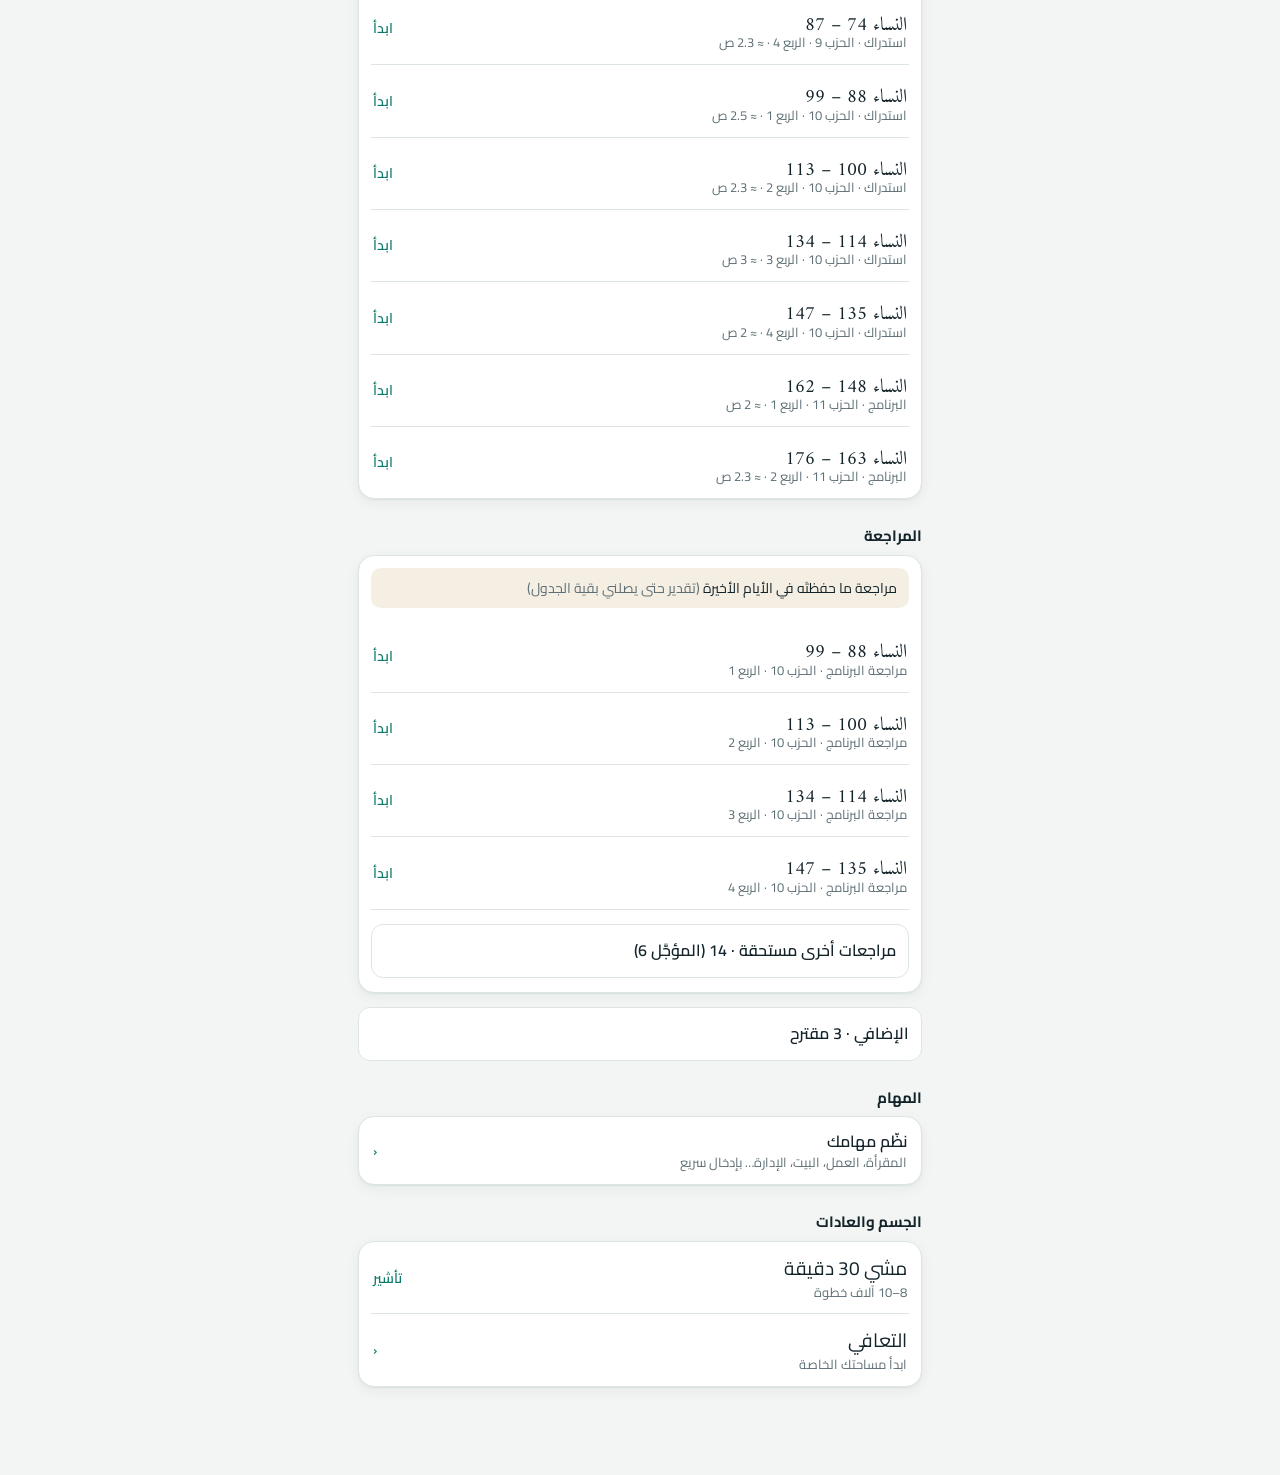
==== commit 0197e04a: "Page Téléphone et blocage (pont Android), extension navigateur Masari Guard, tâches vers Google Agen" ====
--- a/index.html
+++ b/index.html
@@ -40,5 +40,6 @@
 <script src="hifzui.js"></script>
 <script src="prayer.js"></script>
 <script src="prayerui.js"></script>
+<script src="phoneui.js"></script>
 </body>
 </html>
--- a/style.css
+++ b/style.css
@@ -351,3 +351,12 @@
 .dkc{min-width:54px;text-align:center;padding:4px 10px;border-radius:99px;background:var(--sunk);font-weight:700}
 .dk.done{opacity:.55}.dk.done .dkc{background:var(--accent);color:var(--accent-ink)}
 .qib{display:flex;gap:16px;align-items:center}.qarrow{font-size:44px;line-height:1;color:var(--accent);width:56px;height:56px;display:flex;align-items:center;justify-content:center;border-radius:50%;border:2px solid var(--line)}
+
+/* الهاتف */
+.rule{display:flex;flex-direction:column;gap:6px}.rule .row{padding:6px 0;border-bottom:1px solid var(--line)}
+.xb{border:0;background:none;color:inherit;opacity:.7;padding:0 2px;font-size:13px;cursor:pointer}
+.codebox{font-family:ui-monospace,monospace;font-size:20px;letter-spacing:1px;padding:12px;border-radius:12px;background:var(--sunk);text-align:center;margin:8px 0;word-break:break-all;user-select:all}
+.picklist{max-height:55dvh;overflow:auto;margin:8px 0}
+.phk{grid-template-columns:repeat(3,1fr);display:grid;margin-top:12px;border-top:0;padding-top:14px}
+
+.gbody{padding:4px 0 12px;line-height:1.9;font-size:14.5px}.gbody code{direction:ltr;unicode-bidi:isolate;background:var(--sunk);padding:1px 6px;border-radius:6px}
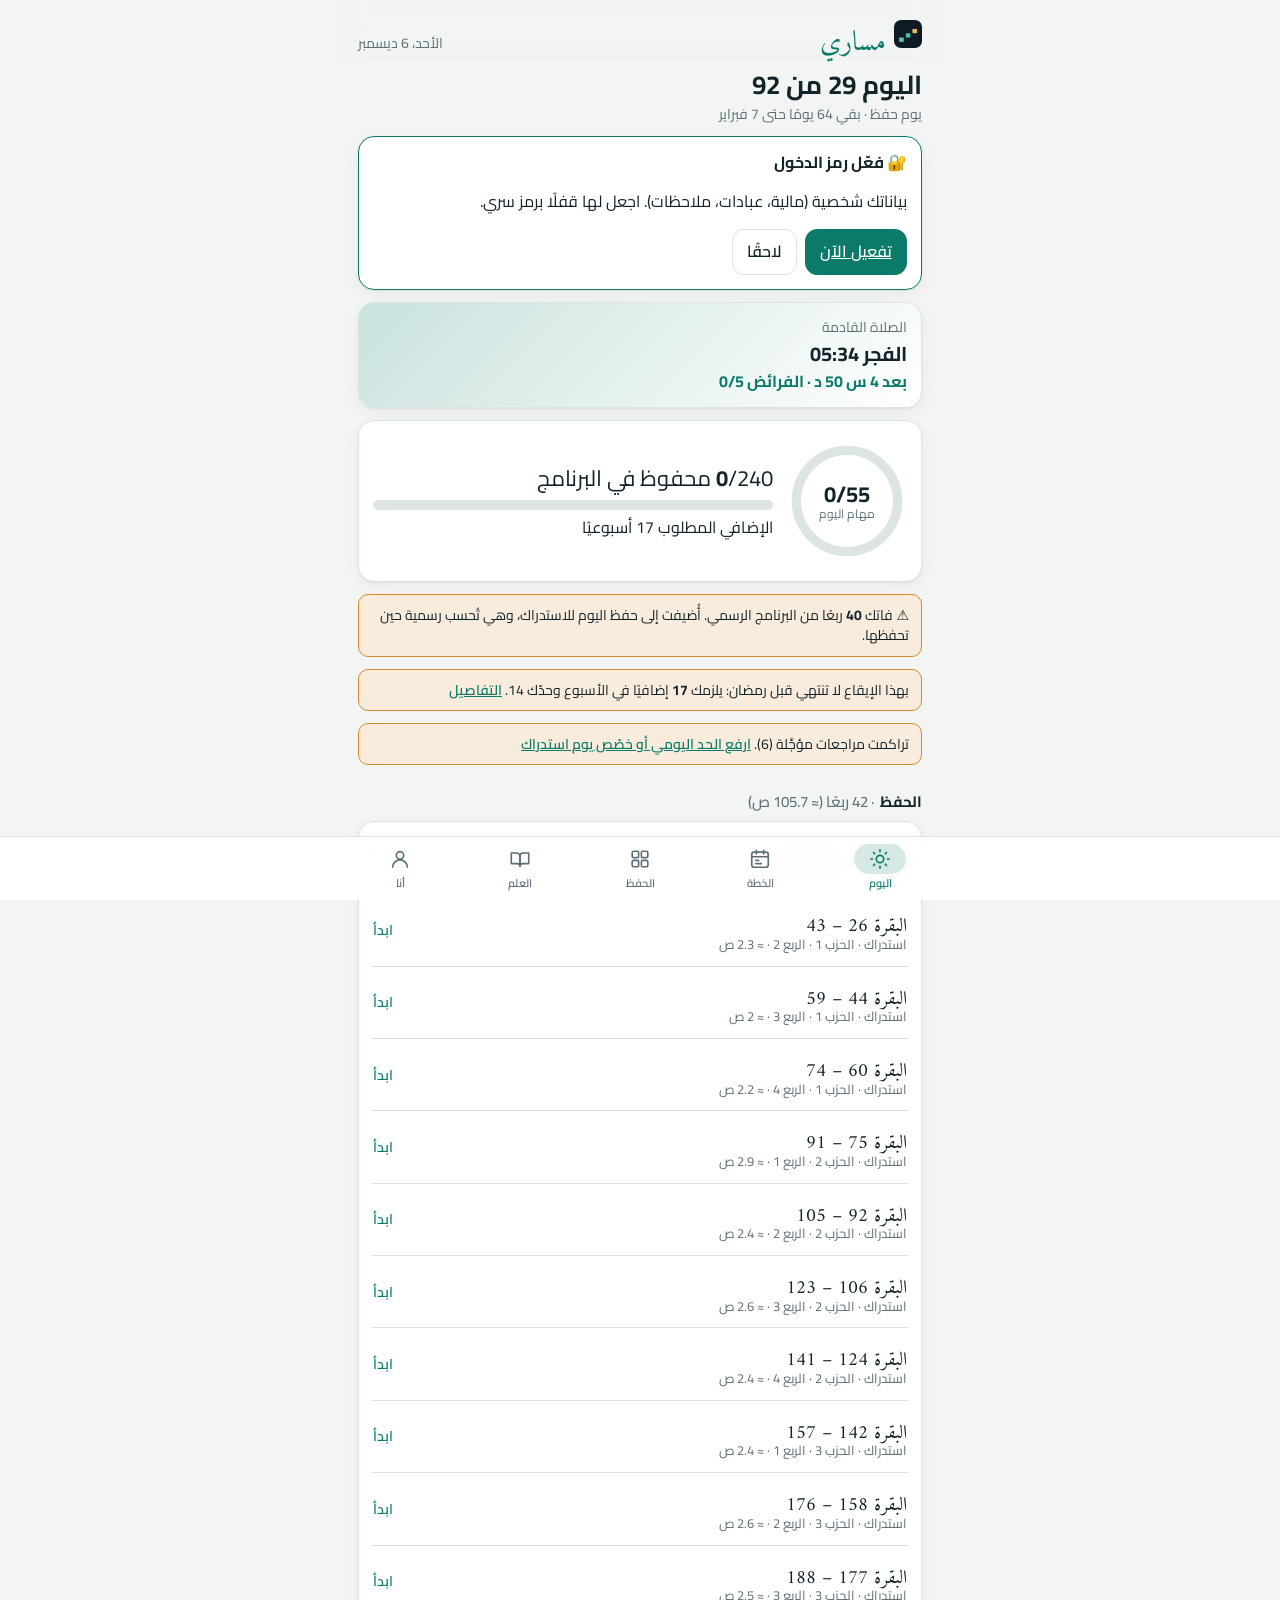
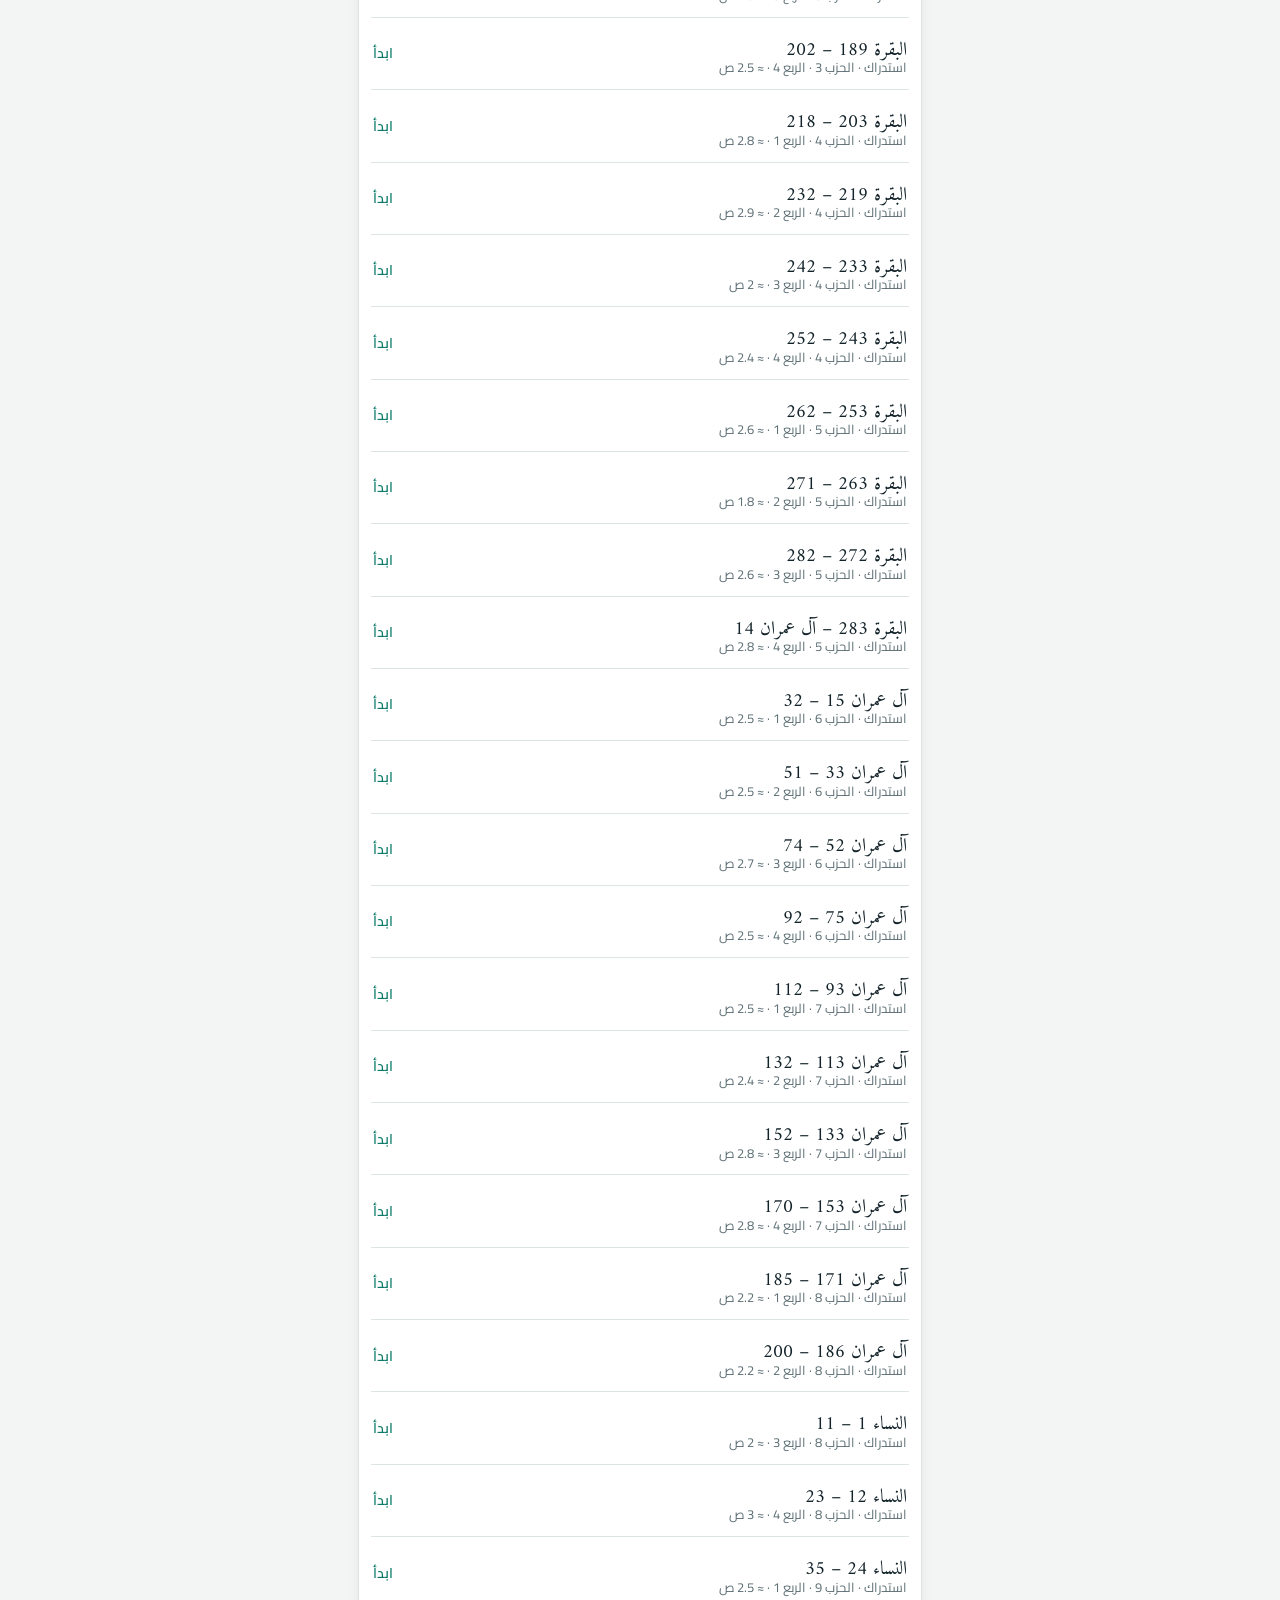
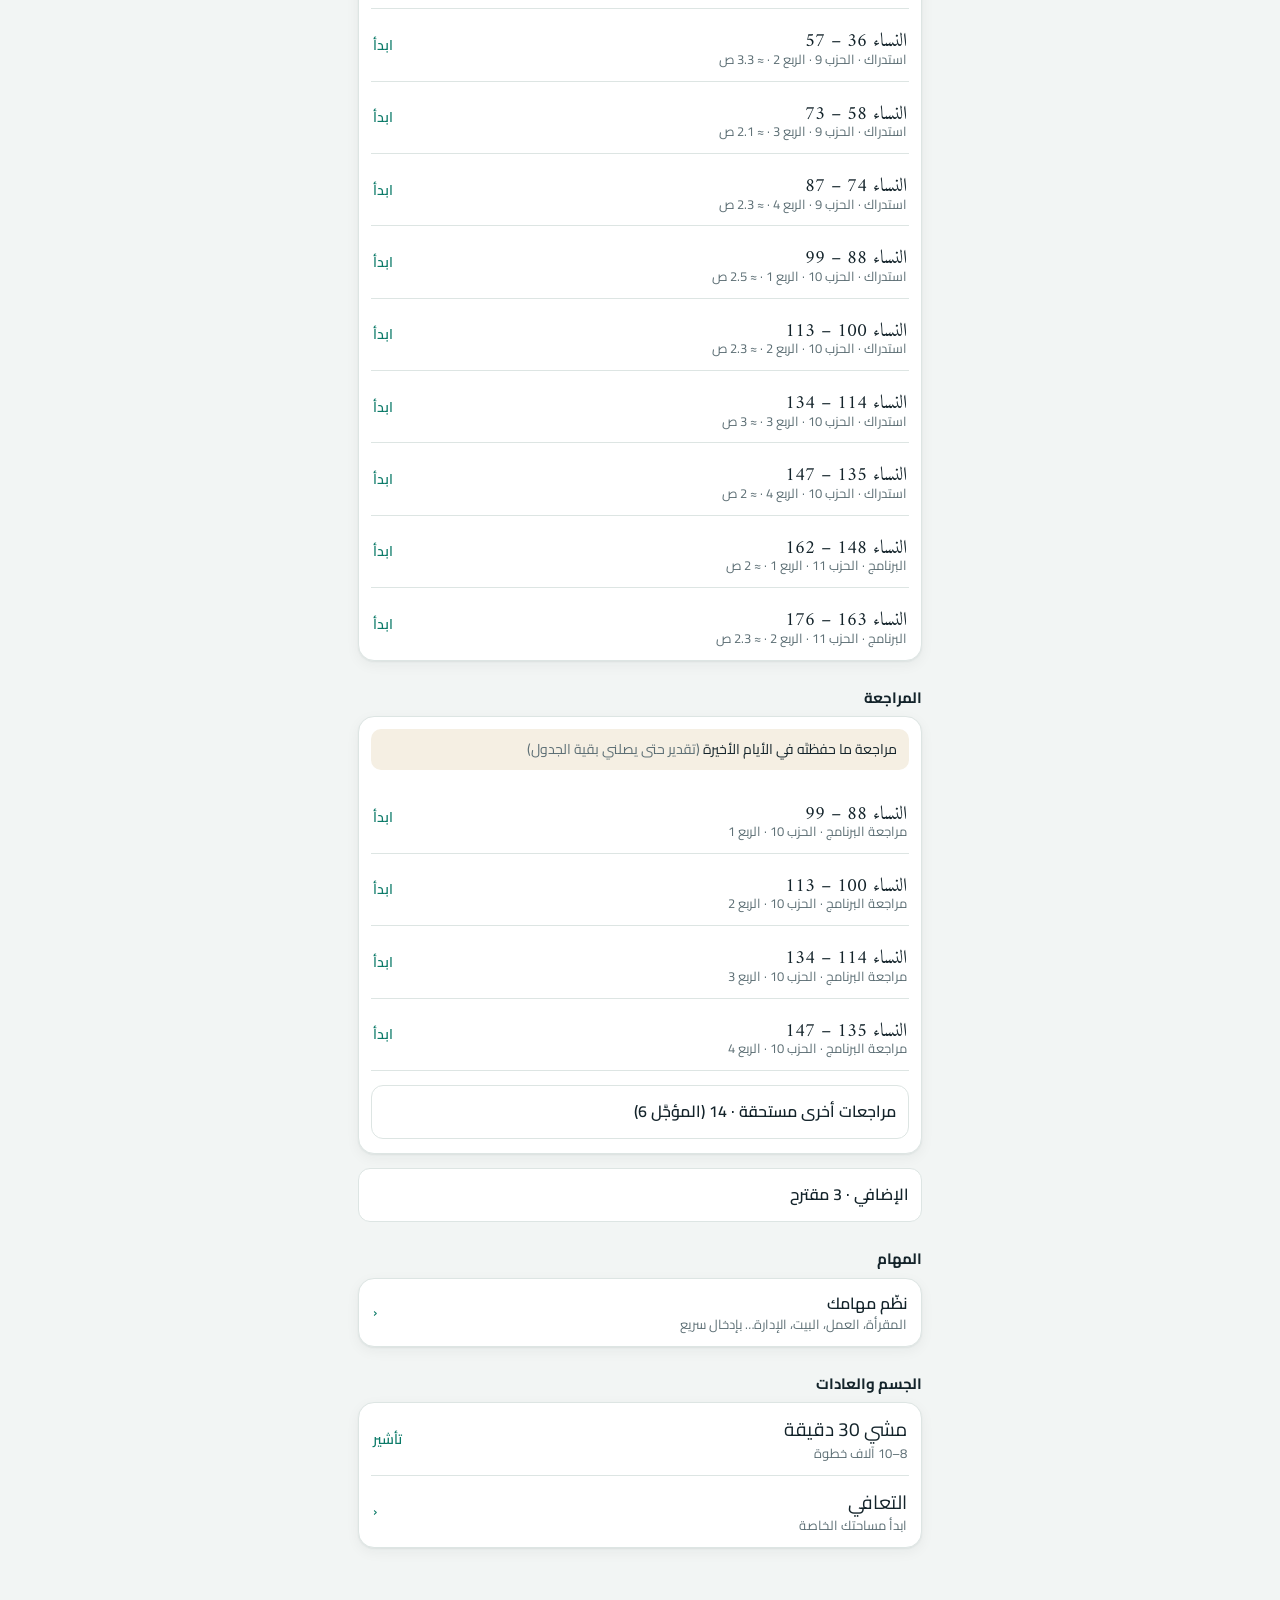
==== commit c2831da4: "Boîte à idées + journal de diagnostic; déblocage par recopie contrôlée d'un texte fixe (APK 2.2) Co-" ====
--- a/index.html
+++ b/index.html
@@ -41,5 +41,6 @@
 <script src="prayer.js"></script>
 <script src="prayerui.js"></script>
 <script src="phoneui.js"></script>
+<script src="ideas.js"></script>
 </body>
 </html>
--- a/style.css
+++ b/style.css
@@ -360,3 +360,7 @@
 .phk{grid-template-columns:repeat(3,1fr);display:grid;margin-top:12px;border-top:0;padding-top:14px}
 
 .gbody{padding:4px 0 12px;line-height:1.9;font-size:14.5px}.gbody code{direction:ltr;unicode-bidi:isolate;background:var(--sunk);padding:1px 6px;border-radius:6px}
+
+.brand{display:inline-flex;align-items:center;gap:8px}.brand .logo{border-radius:7px;display:block}
+
+.w.f-hint{background:color-mix(in srgb,var(--accent) 28%,transparent);border-radius:5px}
